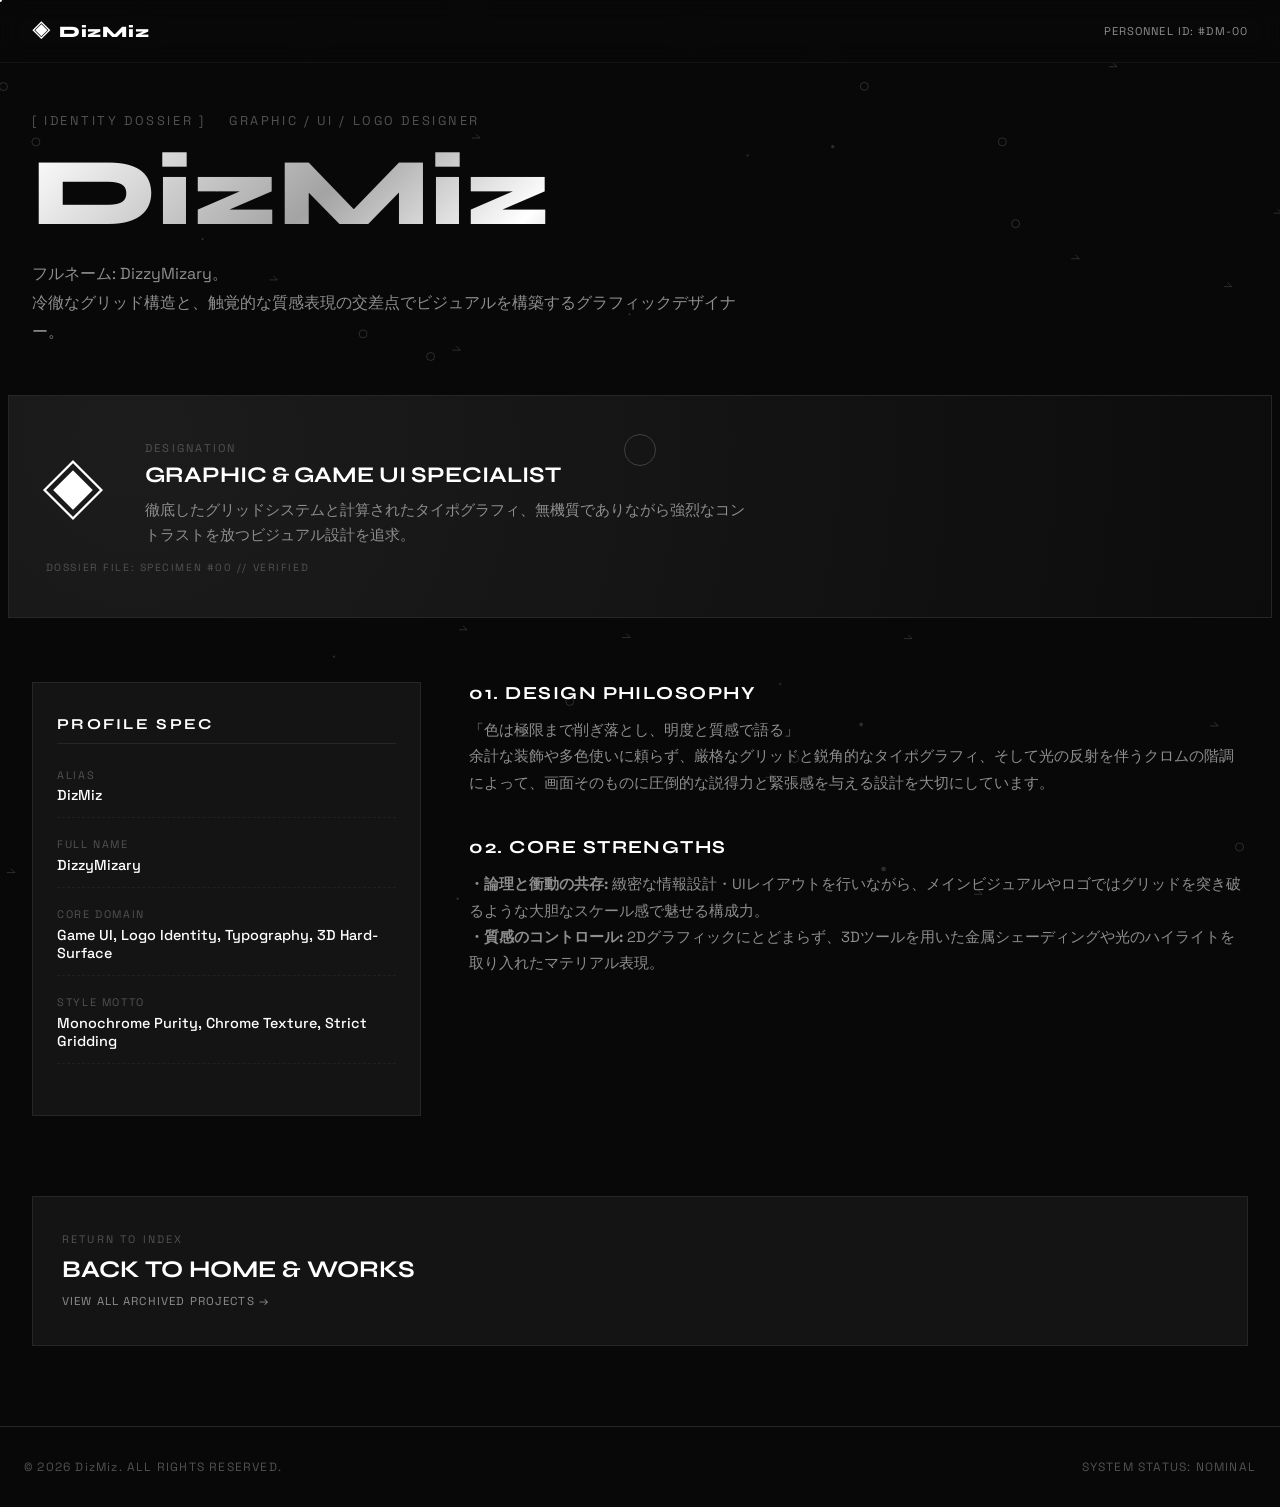
==== about-detail.html @ 9115356d "Add files via upload" ====
<!DOCTYPE html>
<html lang="ja">
<head>
  <meta charset="UTF-8">
  <meta name="viewport" content="width=device-width, initial-scale=1.0">
  <title>PROFILE & PHILOSOPHY | DizMiz</title>
  
  <link rel="preconnect" href="https://fonts.googleapis.com">
  <link rel="preconnect" href="https://fonts.gstatic.com" crossorigin>
  <link href="https://fonts.googleapis.com/css2?family=Space+Grotesk:wght@300;400;500;700&family=Syne:wght@700;800&display=swap" rel="stylesheet">
  
  <link rel="stylesheet" href="style.css">
</head>
<body class="bg-base detail-page">

  <div class="page-transition-curtain" id="pageCurtain">
    <div class="curtain-slice"></div>
    <div class="curtain-slice"></div>
    <div class="curtain-slice"></div>
  </div>

  <div class="cursor-dot" id="cursorDot"></div>
  <div class="cursor-ring" id="cursorRing"></div>
  <canvas id="bgCanvas"></canvas>

  <header class="site-header">
    <a href="index.html" class="logo-group-link transition-link">
      <span class="logo-symbol">◈</span>
      <span class="logo-text">DizMiz</span>
    </a>
    <div class="status-indicator">
      <span class="status-text">PERSONNEL ID: #DM-00</span>
    </div>
  </header>

  <main class="container detail-container">
    
    <section class="detail-hero">
      <div class="detail-meta-top">
        <span class="meta-tag">[ IDENTITY DOSSIER ]</span>
        <span class="meta-text">GRAPHIC / UI / LOGO DESIGNER</span>
      </div>
      <h1 class="detail-title metallic-text">DizMiz</h1>
      <p class="detail-lead">
        フルネーム: DizzyMizary。<br>
        冷徹なグリッド構造と、触覚的な質感表現の交差点でビジュアルを構築するグラフィックデザイナー。
      </p>
    </section>

    <section class="detail-showcase-hero">
      <div class="showcase-frame metallic-border about-id-large">
        <div class="id-inner-grid">
          <div class="id-symbol-large">◈</div>
          <div class="id-info-block">
            <span class="spec-label">DESIGNATION</span>
            <div class="id-spec-title">GRAPHIC & GAME UI SPECIALIST</div>
            <p class="id-spec-desc">
              徹底したグリッドシステムと計算されたタイポグラフィ、無機質でありながら強烈なコントラストを放つビジュアル設計を追求。
            </p>
          </div>
        </div>
        <div class="frame-label">DOSSIER FILE: SPECIMEN #00 // VERIFIED</div>
      </div>
    </section>

    <section class="detail-specs-grid">
      <aside class="detail-sidebar metallic-border">
        <h2 class="spec-section-title">PROFILE SPEC</h2>
        
        <div class="spec-row">
          <span class="spec-key">ALIAS</span>
          <span class="spec-val">DizMiz</span>
        </div>
        <div class="spec-row">
          <span class="spec-key">FULL NAME</span>
          <span class="spec-val">DizzyMizary</span>
        </div>
        <div class="spec-row">
          <span class="spec-key">CORE DOMAIN</span>
          <span class="spec-val">Game UI, Logo Identity, Typography, 3D Hard-Surface</span>
        </div>
        <div class="spec-row">
          <span class="spec-key">STYLE MOTTO</span>
          <span class="spec-val">Monochrome Purity, Chrome Texture, Strict Gridding</span>
        </div>
      </aside>

      <article class="detail-body-content">
        <div class="concept-block">
          <h2 class="content-heading metallic-text-sm">01. DESIGN PHILOSOPHY</h2>
          <p>
            「色は極限まで削ぎ落とし、明度と質感で語る」<br>
            余計な装飾や多色使いに頼らず、厳格なグリッドと鋭角的なタイポグラフィ、そして光の反射を伴うクロムの階調によって、画面そのものに圧倒的な説得力と緊張感を与える設計を大切にしています。
          </p>
        </div>

        <div class="concept-block mt">
          <h2 class="content-heading metallic-text-sm">02. CORE STRENGTHS</h2>
          <p>
            <strong>・論理と衝動の共存:</strong> 緻密な情報設計・UIレイアウトを行いながら、メインビジュアルやロゴではグリッドを突き破るような大胆なスケール感で魅せる構成力。<br>
            <strong>・質感のコントロール:</strong> 2Dグラフィックにとどまらず、3Dツールを用いた金属シェーディングや光のハイライトを取り入れたマテリアル表現。
          </p>
        </div>
      </article>
    </section>

    <section class="other-works-nav">
      <div class="nav-cards-grid single-nav">
        <a href="index.html" class="nav-work-card metallic-border transition-link">
          <div class="nav-card-info">
            <span class="nav-dir">RETURN TO INDEX</span>
            <h3 class="nav-title">BACK TO HOME & WORKS</h3>
            <span class="nav-cat">VIEW ALL ARCHIVED PROJECTS →</span>
          </div>
        </a>
      </div>
    </section>

  </main>

  <footer class="site-footer">
    <div class="footer-inner">
      <span>© 2026 DizMiz. ALL RIGHTS RESERVED.</span>
      <span class="footer-sys status-clickable" id="systemStatusTrigger">SYSTEM STATUS: NOMINAL</span>
    </div>
  </footer>

  <script src="main.js"></script>
</body>
</html>
---- style.css ----
/* ==========================================================================
   RESET & VARIABLES
   ========================================================================== */
*, *::before, *::after {
  box-sizing: border-box;
  margin: 0;
  padding: 0;
}

:root {
  --bg-deep: #080808;
  --bg-surface: #101010;
  --bg-card: #141414;
  --border-dim: #262626;
  --border-mid: #404040;
  --border-bright: #888888;
  --text-pure: #ffffff;
  --text-muted: #8e8e8e;
  --text-dim: #525252;
  --font-display: 'Syne', sans-serif;
  --font-body: 'Space Grotesk', -apple-system, sans-serif;
}

html {
  background-color: var(--bg-deep);
  color: var(--text-pure);
  font-family: var(--font-body);
  scroll-behavior: smooth;
  cursor: default;
  overflow-x: hidden;
}

body {
  overflow-x: hidden;
  position: relative;
  min-height: 100vh;
  background-color: var(--bg-deep);
  width: 100%;
}

/* ==========================================================================
   BACKGROUND & CANVAS
   ========================================================================== */
#bgCanvas {
  position: fixed;
  top: 0;
  left: 0;
  width: 100vw;
  height: 100vh;
  z-index: 0;
  pointer-events: none;
  opacity: 0.6;
}

/* ==========================================================================
   CUSTOM CURSOR (PCのみ表示)
   ========================================================================== */
.cursor-dot, .cursor-ring {
  position: fixed;
  top: 0;
  left: 0;
  pointer-events: none;
  border-radius: 50%;
  transform: translate(-50%, -50%);
  z-index: 9999;
}

.cursor-dot {
  width: 4px;
  height: 4px;
  background: var(--text-pure);
}

.cursor-ring {
  width: 32px;
  height: 32px;
  border: 1px solid var(--border-mid);
  transition: width 0.2s, height 0.2s, border-color 0.2s;
}

@media (hover: none) and (pointer: coarse) {
  .cursor-dot, .cursor-ring {
    display: none !important;
  }
}

/* ==========================================================================
   METALLIC / CHROME TEXT & BORDERS
   ========================================================================== */
.metallic-text {
  font-family: var(--font-display);
  background: linear-gradient(135deg, #ffffff 0%, #a3a3a3 30%, #ffffff 50%, #4a4a4a 75%, #d1d1d1 100%);
  -webkit-background-clip: text;
  -webkit-text-fill-color: transparent;
  background-size: 200% auto;
  animation: shineReflect 8s linear infinite;
  display: inline-block;
}

.metallic-text-sm {
  font-family: var(--font-display);
  color: #fff;
  letter-spacing: 0.08em;
}

@keyframes shineReflect {
  0% { background-position: 0% center; }
  100% { background-position: 200% center; }
}

.metallic-border {
  position: relative;
  border: 1px solid var(--border-dim);
  background: var(--bg-card);
  transition: border-color 0.3s cubic-bezier(0.16, 1, 0.3, 1), box-shadow 0.3s;
}

.metallic-border:hover {
  border-color: var(--border-bright);
  box-shadow: 0 0 25px rgba(255, 255, 255, 0.05);
}

.focusable-section {
  transition: box-shadow 0.6s ease, outline 0.6s ease;
}

.focusable-section.hud-highlight {
  box-shadow: inset 0 0 40px rgba(255, 255, 255, 0.08);
  outline: 1px solid rgba(255, 255, 255, 0.2);
}

/* ==========================================================================
   LAYOUT & HEADER
   ========================================================================== */
.container {
  max-width: 1280px;
  margin: 0 auto;
  padding: 0 2rem;
  position: relative;
  z-index: 2;
  width: 100%;
}

.site-header {
  position: fixed;
  top: 0;
  left: 0;
  width: 100%;
  padding: 1.2rem 2rem;
  display: flex;
  justify-content: space-between;
  align-items: center;
  z-index: 100;
  background: rgba(8, 8, 8, 0.88);
  backdrop-filter: blur(12px);
  border-bottom: 1px solid rgba(255, 255, 255, 0.05);
}

.logo-group-link {
  display: flex;
  align-items: center;
  gap: 0.5rem;
  font-family: var(--font-display);
  font-weight: 800;
  letter-spacing: 0.05em;
  color: var(--text-pure);
  text-decoration: none;
  cursor: pointer;
}

.logo-symbol {
  font-size: 1.1rem;
}

.nav-links {
  display: flex;
  gap: 2rem;
}

.nav-item {
  color: var(--text-muted);
  text-decoration: none;
  font-size: 0.85rem;
  letter-spacing: 0.15em;
  transition: color 0.3s;
}

.nav-item:hover {
  color: var(--text-pure);
}

.status-indicator {
  display: flex;
  align-items: center;
  gap: 0.5rem;
  font-size: 0.7rem;
  color: var(--text-muted);
  letter-spacing: 0.1em;
}

.blink-dot {
  width: 6px;
  height: 6px;
  background: #fff;
  border-radius: 50%;
  animation: pulse 2s infinite ease-in-out;
}

@keyframes pulse {
  0%, 100% { opacity: 0.2; transform: scale(0.8); }
  50% { opacity: 1; transform: scale(1.2); }
}

/* ==========================================================================
   HERO SECTION
   ========================================================================== */
.hero-section {
  min-height: 85vh;
  display: flex;
  flex-direction: column;
  justify-content: center;
  padding-top: 6rem;
  position: relative;
  border-bottom: 1px solid var(--border-dim);
}

.hero-meta {
  display: flex;
  gap: 1rem;
  font-size: 0.8rem;
  color: var(--text-dim);
  letter-spacing: 0.2em;
  margin-bottom: 1rem;
  flex-wrap: wrap;
}

.hero-title {
  display: flex;
  flex-direction: column;
}

.hero-sub {
  font-size: clamp(0.9rem, 2.5vw, 1.6rem);
  font-weight: 400;
  letter-spacing: 0.25em;
  color: var(--text-muted);
  margin-bottom: 0.2rem;
}

.hero-title .metallic-text {
  font-size: clamp(2.8rem, 11vw, 8.5rem);
  font-weight: 800;
  line-height: 0.95;
  letter-spacing: -0.01em;
  word-break: break-word;
}

.hero-foot {
  display: flex;
  justify-content: space-between;
  align-items: flex-end;
  margin-top: 4rem;
  padding-bottom: 3rem;
  gap: 1.5rem;
}

.hero-desc {
  max-width: 480px;
  font-size: 0.95rem;
  line-height: 1.8;
  color: var(--text-muted);
}

.scroll-prompt {
  display: flex;
  align-items: center;
  gap: 0.5rem;
  font-size: 0.75rem;
  letter-spacing: 0.2em;
  color: var(--text-dim);
  white-space: nowrap;
}

.scroll-arrow {
  animation: bounce 2s infinite ease-in-out;
}

@keyframes bounce {
  0%, 100% { transform: translateY(0); }
  50% { transform: translateY(5px); }
}

/* ==========================================================================
   COMMON SECTION FORMAT
   ========================================================================== */
.content-section {
  padding: 6rem 0;
  position: relative;
}

.section-label {
  display: flex;
  align-items: center;
  gap: 1.5rem;
  margin-bottom: 3.5rem;
}

.section-num {
  font-family: var(--font-display);
  font-size: 0.9rem;
  color: var(--text-dim);
}

.section-title {
  font-family: var(--font-display);
  font-size: clamp(1.6rem, 4vw, 2.8rem);
  font-weight: 700;
  letter-spacing: 0.05em;
}

.section-line {
  flex-grow: 1;
  height: 1px;
  background: var(--border-dim);
}

/* ==========================================================================
   ABOUT SECTION & DOSSIER CARD
   ========================================================================== */
.about-grid {
  display: grid;
  grid-template-columns: 1fr 1.2fr;
  gap: 3.5rem;
  align-items: center;
}

.about-hero-box {
  padding: 2.5rem 2rem;
  display: flex;
  justify-content: space-between;
  align-items: center;
  background: radial-gradient(circle at 80% 20%, #1a1a1a 0%, #0d0d0d 100%);
  min-height: 280px;
  text-decoration: none;
  color: inherit;
  cursor: pointer;
}

.view-dossier-tag {
  display: inline-block;
  margin-top: 1.2rem;
  font-size: 0.65rem;
  letter-spacing: 0.15em;
  color: var(--text-dim);
  border-bottom: 1px dashed var(--border-mid);
  transition: color 0.3s, border-color 0.3s;
}

.about-hero-box:hover .view-dossier-tag {
  color: var(--text-pure);
  border-color: var(--text-pure);
}

.spec-label {
  font-size: 0.7rem;
  color: var(--text-dim);
  letter-spacing: 0.2em;
}

.spec-label.mt {
  display: inline-block;
  margin-top: 1.5rem;
}

.profile-name {
  font-family: var(--font-display);
  font-size: 2rem;
  letter-spacing: 0.05em;
}

.profile-fullname {
  font-size: 1rem;
  color: var(--text-muted);
}

.interactive-hologram {
  width: 80px;
  height: 80px;
  border: 1px dashed var(--border-mid);
  border-radius: 50%;
  display: flex;
  align-items: center;
  justify-content: center;
  position: relative;
  flex-shrink: 0;
}

.holo-core {
  font-size: 1.8rem;
  color: #fff;
  transition: transform 0.5s cubic-bezier(0.16, 1, 0.3, 1);
}

.about-hero-box:hover .holo-core {
  transform: rotate(180deg) scale(1.2);
}

.about-text-box p {
  color: var(--text-muted);
  line-height: 1.8;
  font-size: 0.95rem;
}

.mt-sm { margin-top: 1rem; }

.metric-list {
  display: flex;
  gap: 2.5rem;
  margin-top: 2rem;
  padding-top: 1.8rem;
  border-top: 1px solid var(--border-dim);
}

.metric-val {
  display: block;
  font-family: var(--font-display);
  font-size: 1.6rem;
  font-weight: 700;
}

.metric-key {
  font-size: 0.7rem;
  color: var(--text-dim);
  letter-spacing: 0.15em;
}

/* ==========================================================================
   WORKS SECTION
   ========================================================================== */
.works-grid {
  display: grid;
  grid-template-columns: repeat(12, 1fr);
  gap: 2rem;
}

.work-card {
  background: var(--bg-card);
  padding: 1.5rem;
  display: flex;
  flex-direction: column;
  text-decoration: none;
  color: inherit;
  cursor: pointer;
  transition: transform 0.2s cubic-bezier(0.16, 1, 0.3, 1);
}

.work-card.large {
  grid-column: 1 / 13;
  display: grid;
  grid-template-columns: 1.4fr 1fr;
  gap: 2rem;
  align-items: center;
  margin-left: -1.5rem;
  margin-right: -1.5rem;
  padding: 2rem;
}

.work-card:not(.large) {
  grid-column: span 6;
}

.work-visual {
  position: relative;
  overflow: hidden;
  background: #000;
  aspect-ratio: 16 / 9;
  width: 100%;
}

.work-img-mock {
  width: 100%;
  height: 100%;
  display: flex;
  align-items: center;
  justify-content: center;
  transition: transform 0.6s cubic-bezier(0.16, 1, 0.3, 1);
}

.work-card:hover .work-img-mock {
  transform: scale(1.05);
}

.visual-symbol {
  font-size: 3rem;
  color: #fff;
  opacity: 0.7;
  transition: transform 0.4s ease;
}

.work-card:hover .visual-symbol {
  transform: scale(1.15) rotate(5deg);
  opacity: 1;
}

.chrome-gradient-1 { background: radial-gradient(circle at 30% 30%, #ffffff 0%, #333333 40%, #000000 80%); }
.chrome-gradient-2 { background: linear-gradient(135deg, #2b2b2b 0%, #888888 50%, #000000 100%); }
.chrome-gradient-3 { background: radial-gradient(circle at 70% 70%, #666666 0%, #1c1c1c 60%, #000000 100%); }

.work-badge {
  position: absolute;
  top: 0.8rem;
  left: 0.8rem;
  background: rgba(0, 0, 0, 0.85);
  border: 1px solid var(--border-bright);
  font-size: 0.65rem;
  padding: 0.3rem 0.6rem;
  letter-spacing: 0.15em;
}

.work-details {
  display: flex;
  flex-direction: column;
  justify-content: center;
  padding-top: 1rem;
}

.work-meta {
  display: flex;
  justify-content: space-between;
  font-size: 0.75rem;
  color: var(--text-dim);
  letter-spacing: 0.15em;
  margin-bottom: 0.5rem;
}

.work-title {
  font-family: var(--font-display);
  font-size: 1.5rem;
  font-weight: 700;
  margin-bottom: 0.5rem;
}

.work-desc {
  font-size: 0.85rem;
  color: var(--text-muted);
  line-height: 1.6;
}

/* ==========================================================================
   SKILLS SECTION
   ========================================================================== */
.skills-grid {
  display: grid;
  grid-template-columns: repeat(3, 1fr);
  gap: 1.5rem;
}

.skill-group {
  padding: 2rem 1.5rem;
}

.skill-cat-title {
  font-family: var(--font-display);
  font-size: 1.05rem;
  letter-spacing: 0.1em;
  margin-bottom: 1.5rem;
  padding-bottom: 0.8rem;
  border-bottom: 1px solid var(--border-dim);
}

.skill-list {
  list-style: none;
}

.skill-list li {
  display: flex;
  justify-content: space-between;
  padding: 0.7rem 0;
  font-size: 0.85rem;
  color: var(--text-muted);
  border-bottom: 1px dashed rgba(255, 255, 255, 0.05);
}

.skill-lvl {
  font-size: 0.7rem;
  color: var(--text-dim);
  letter-spacing: 0.1em;
}

.tag-cloud {
  display: flex;
  flex-wrap: wrap;
  gap: 0.5rem;
}

.tag {
  font-size: 0.8rem;
  padding: 0.4rem 0.7rem;
  background: #1a1a1a;
  border: 1px solid var(--border-dim);
  color: var(--text-muted);
}

/* ==========================================================================
   CONTACT SECTION
   ========================================================================== */
.contact-section {
  padding-bottom: 5rem;
}

.contact-box {
  padding: 4rem 1.5rem;
  text-align: center;
  background: radial-gradient(circle at center, #1c1c1c 0%, #0d0d0d 100%);
}

.contact-sub {
  font-size: 0.75rem;
  color: var(--text-dim);
  letter-spacing: 0.25em;
  display: block;
}

.contact-huge {
  font-size: clamp(1.8rem, 5vw, 4rem);
  font-weight: 800;
  margin: 1.2rem 0 2rem 0;
}

.contact-actions {
  display: flex;
  flex-direction: column;
  align-items: center;
  gap: 1rem;
}

.copy-btn {
  position: relative;
  background: transparent;
  border: 1px solid var(--border-bright);
  color: #fff;
  padding: 1rem 2.2rem;
  font-family: var(--font-body);
  font-size: 0.85rem;
  font-weight: 700;
  letter-spacing: 0.2em;
  cursor: pointer;
  overflow: hidden;
  transition: transform 0.2s, background 0.3s, color 0.3s;
  max-width: 100%;
}

.copy-btn:hover {
  background: #fff;
  color: #000;
  transform: translateY(-2px);
}

.copy-toast {
  font-size: 0.75rem;
  color: var(--text-muted);
  letter-spacing: 0.15em;
  opacity: 0;
  transform: translateY(5px);
  transition: opacity 0.3s, transform 0.3s;
}

.copy-toast.show {
  opacity: 1;
  transform: translateY(0);
}

/* ==========================================================================
   PAGE TRANSITION (SHUTTER)
   ========================================================================== */
.page-transition-curtain {
  position: fixed;
  inset: 0;
  z-index: 10000;
  display: flex;
  flex-direction: column;
  pointer-events: none !important;
  visibility: hidden;
}

.page-transition-curtain.active {
  visibility: visible;
}

.curtain-slice {
  flex: 1;
  background: #080808;
  border-bottom: 1px solid var(--border-mid);
  transform: scaleX(0);
  transform-origin: right;
  transition: transform 0.4s cubic-bezier(0.85, 0, 0.15, 1);
}

.curtain-slice:nth-child(2) { transition-delay: 0.04s; }
.curtain-slice:nth-child(3) { transition-delay: 0.08s; }

.page-transition-curtain.active .curtain-slice {
  transform: scaleX(1);
  transform-origin: left;
}

/* ==========================================================================
   DETAIL PAGES COMMON
   ========================================================================== */
.detail-container {
  padding-top: 7rem;
}

.detail-hero {
  margin-bottom: 3rem;
}

.detail-meta-top {
  display: flex;
  gap: 1.5rem;
  font-size: 0.8rem;
  color: var(--text-dim);
  letter-spacing: 0.2em;
  margin-bottom: 1rem;
  flex-wrap: wrap;
}

.detail-title {
  font-size: clamp(2.5rem, 8vw, 6rem);
  font-weight: 800;
  line-height: 1;
  margin-bottom: 1.2rem;
  word-break: break-word;
}

.detail-lead {
  max-width: 720px;
  font-size: 1rem;
  line-height: 1.8;
  color: var(--text-muted);
}

.detail-showcase-hero {
  margin-left: -1.5rem;
  margin-right: -1.5rem;
  margin-bottom: 4rem;
}

.showcase-frame {
  position: relative;
  background: #000;
  padding: 0.8rem;
}

.detail-hero-img {
  aspect-ratio: 16 / 9;
}

.visual-symbol-lg {
  font-size: 4.5rem;
  color: #fff;
  opacity: 0.8;
}

.frame-label {
  font-size: 0.65rem;
  color: var(--text-dim);
  letter-spacing: 0.15em;
  padding: 0.8rem 0.3rem 0.2rem;
  word-break: break-all;
}

.detail-specs-grid {
  display: grid;
  grid-template-columns: 1fr 2fr;
  gap: 3rem;
  margin-bottom: 5rem;
}

.detail-sidebar {
  padding: 2rem 1.5rem;
  height: fit-content;
}

.spec-section-title {
  font-family: var(--font-display);
  font-size: 0.95rem;
  letter-spacing: 0.15em;
  margin-bottom: 1.5rem;
  padding-bottom: 0.6rem;
  border-bottom: 1px solid var(--border-dim);
}

.spec-row {
  display: flex;
  flex-direction: column;
  gap: 0.3rem;
  margin-bottom: 1.2rem;
  border-bottom: 1px dashed rgba(255, 255, 255, 0.05);
  padding-bottom: 0.8rem;
}

.spec-key {
  font-size: 0.68rem;
  color: var(--text-dim);
  letter-spacing: 0.15em;
}

.spec-val {
  font-size: 0.9rem;
  color: var(--text-pure);
  font-weight: 500;
}

.content-heading {
  font-size: 1.15rem;
  margin-bottom: 0.8rem;
}

.concept-block p {
  color: var(--text-muted);
  line-height: 1.8;
  font-size: 0.92rem;
}

.concept-block.mt {
  margin-top: 2.5rem;
}

.other-works-nav {
  margin-bottom: 5rem;
}

.nav-cards-grid {
  display: grid;
  grid-template-columns: 1fr 1fr;
  gap: 1.5rem;
}

.single-nav {
  grid-template-columns: 1fr !important;
}

.nav-work-card {
  padding: 2.2rem 1.8rem;
  text-decoration: none;
  color: inherit;
  display: flex;
  align-items: center;
  transition: transform 0.3s cubic-bezier(0.16, 1, 0.3, 1), background 0.3s;
}

.nav-work-card:hover {
  transform: translateY(-4px);
  background: #181818;
}

.nav-dir {
  font-size: 0.68rem;
  color: var(--text-dim);
  letter-spacing: 0.2em;
  display: block;
  margin-bottom: 0.6rem;
}

.nav-title {
  font-family: var(--font-display);
  font-size: 1.5rem;
  font-weight: 700;
  margin-bottom: 0.3rem;
}

.nav-cat {
  font-size: 0.72rem;
  color: var(--text-muted);
  letter-spacing: 0.1em;
}

/* ==========================================================================
   ABOUT DOSSIER SPECIFIC STYLES
   ========================================================================== */
.about-id-large {
  padding: 2.5rem 2rem;
  background: radial-gradient(circle at 10% 20%, #1c1c1c 0%, #0c0c0c 100%);
}

.id-inner-grid {
  display: flex;
  align-items: center;
  gap: 2.5rem;
}

.id-symbol-large {
  font-size: 4rem;
  color: #fff;
  flex-shrink: 0;
}

.id-spec-title {
  font-family: var(--font-display);
  font-size: 1.4rem;
  font-weight: 700;
  margin: 0.3rem 0 0.6rem;
}

.id-spec-desc {
  color: var(--text-muted);
  max-width: 600px;
  line-height: 1.7;
  font-size: 0.92rem;
}

/* ==========================================================================
   EASTER EGGS & TERMINAL
   ========================================================================== */
.click-ripple {
  position: fixed;
  border: 1px solid rgba(255, 255, 255, 0.6);
  border-radius: 50%;
  pointer-events: none;
  transform: translate(-50%, -50%) scale(0);
  animation: rippleFx 0.6s cubic-bezier(0.1, 0.8, 0.3, 1) forwards;
  z-index: 9998;
}

@keyframes rippleFx {
  to {
    transform: translate(-50%, -50%) scale(1);
    opacity: 0;
    border-width: 0.5px;
  }
}

body.overdrive-mode .metallic-text {
  animation: shineReflect 0.8s linear infinite !important;
  text-shadow: 0 0 20px rgba(255, 255, 255, 0.8);
}

body.overdrive-mode .metallic-border {
  border-color: #ffffff !important;
  box-shadow: 0 0 40px rgba(255, 255, 255, 0.2);
}

body.glitch-mode::after {
  content: " ";
  display: block;
  position: fixed;
  top: 0; left: 0; bottom: 0; right: 0;
  background: linear-gradient(rgba(18, 16, 16, 0) 50%, rgba(0, 0, 0, 0.25) 50%), linear-gradient(90deg, rgba(255, 0, 0, 0.03), rgba(0, 255, 0, 0.01), rgba(0, 0, 255, 0.03));
  z-index: 99999;
  background-size: 100% 3px, 6px 100%;
  pointer-events: none;
}

body.glitch-mode {
  filter: contrast(120%) brightness(110%);
  animation: glitchJitter 0.2s infinite;
}

@keyframes glitchJitter {
  0% { transform: translate(0); }
  20% { transform: translate(-1px, 1px); }
  40% { transform: translate(-1px, -1px); }
  60% { transform: translate(1px, 1px); }
  80% { transform: translate(1px, -1px); }
  100% { transform: translate(0); }
}

.status-clickable {
  cursor: pointer;
  user-select: none;
  transition: color 0.2s;
}

.status-clickable:hover {
  color: var(--text-pure);
}

.secret-terminal {
  position: fixed;
  bottom: 1.5rem;
  right: 1.5rem;
  width: min(450px, calc(100vw - 3rem));
  background: rgba(10, 10, 10, 0.96);
  border: 1px solid var(--border-bright);
  box-shadow: 0 10px 40px rgba(0, 0, 0, 0.85);
  backdrop-filter: blur(16px);
  z-index: 10001;
  font-family: monospace;
  font-size: 0.8rem;
  display: none;
  flex-direction: column;
}

.secret-terminal.open {
  display: flex;
}

.terminal-bar {
  display: flex;
  justify-content: space-between;
  align-items: center;
  padding: 0.6rem 1rem;
  background: #1c1c1c;
  border-bottom: 1px solid var(--border-dim);
  color: var(--text-muted);
  font-size: 0.7rem;
  letter-spacing: 0.1em;
}

.terminal-close {
  background: transparent;
  border: none;
  color: #fff;
  font-size: 1.3rem;
  cursor: pointer;
  padding: 0 0.4rem;
}

.terminal-body {
  padding: 1.2rem;
  color: #cccccc;
  line-height: 1.6;
}

.terminal-actions {
  display: flex;
  gap: 0.6rem;
  margin-top: 1rem;
  flex-wrap: wrap;
}

.term-action-btn {
  background: #222;
  border: 1px solid var(--border-mid);
  color: #fff;
  font-size: 0.7rem;
  padding: 0.4rem 0.8rem;
  cursor: pointer;
  font-family: monospace;
  transition: background 0.2s;
}

.term-action-btn:hover {
  background: #444;
}

.terminal-blink {
  animation: blink 1s infinite;
  color: #ffffff;
}

@keyframes blink {
  50% { opacity: 0; }
}

/* ==========================================================================
   FOOTER
   ========================================================================== */
.site-footer {
  border-top: 1px solid var(--border-dim);
  padding: 2rem 1.5rem;
  font-size: 0.75rem;
  color: var(--text-dim);
  letter-spacing: 0.1em;
  background: #080808;
  position: relative;
  z-index: 2;
}

.footer-inner {
  max-width: 1280px;
  margin: 0 auto;
  display: flex;
  justify-content: space-between;
  align-items: center;
  gap: 1rem;
}

/* ==========================================================================
   RESPONSIVE MEDIA QUERIES
   ========================================================================== */
@media (max-width: 900px) {
  .site-header {
    padding: 1rem 1.2rem;
  }
  
  .container {
    padding: 0 1.2rem;
  }

  .nav-links {
    display: none;
  }

  .about-grid, 
  .skills-grid, 
  .detail-specs-grid, 
  .nav-cards-grid {
    grid-template-columns: 1fr;
    gap: 2rem;
  }

  .work-card.large {
    grid-column: span 12;
    grid-template-columns: 1fr;
    margin-left: 0;
    margin-right: 0;
    padding: 1.5rem;
  }

  .work-card:not(.large) {
    grid-column: span 12;
    padding: 1.5rem;
  }

  .detail-showcase-hero {
    margin-left: 0;
    margin-right: 0;
  }

  .id-inner-grid {
    flex-direction: column;
    align-items: flex-start;
    gap: 1.2rem;
  }

  .about-hero-box {
    padding: 2rem 1.5rem;
    flex-direction: column;
    align-items: flex-start;
    gap: 1.5rem;
  }

  .interactive-hologram {
    align-self: flex-end;
  }

  .footer-inner {
    flex-direction: column;
    align-items: flex-start;
    gap: 0.8rem;
  }
}
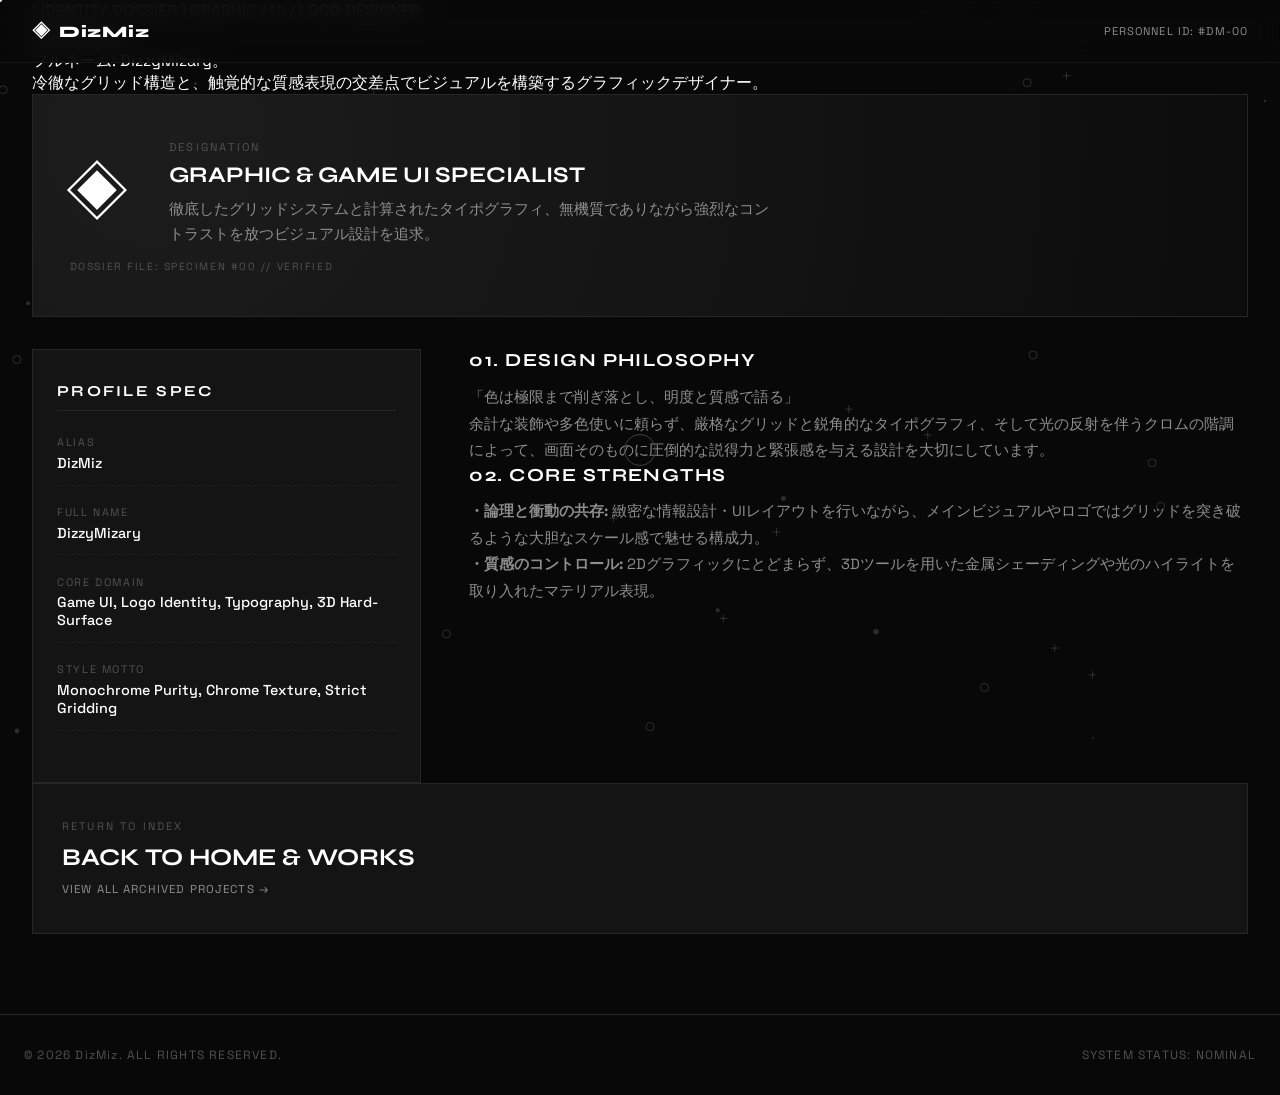
==== commit c9d51c25: "Add files via upload" ====
--- a/about-detail.html
+++ b/about-detail.html
@@ -66,23 +66,10 @@
     <section class="detail-specs-grid">
       <aside class="detail-sidebar metallic-border">
         <h2 class="spec-section-title">PROFILE SPEC</h2>
-        
-        <div class="spec-row">
-          <span class="spec-key">ALIAS</span>
-          <span class="spec-val">DizMiz</span>
-        </div>
-        <div class="spec-row">
-          <span class="spec-key">FULL NAME</span>
-          <span class="spec-val">DizzyMizary</span>
-        </div>
-        <div class="spec-row">
-          <span class="spec-key">CORE DOMAIN</span>
-          <span class="spec-val">Game UI, Logo Identity, Typography, 3D Hard-Surface</span>
-        </div>
-        <div class="spec-row">
-          <span class="spec-key">STYLE MOTTO</span>
-          <span class="spec-val">Monochrome Purity, Chrome Texture, Strict Gridding</span>
-        </div>
+        <div class="spec-row"><span class="spec-key">ALIAS</span><span class="spec-val">DizMiz</span></div>
+        <div class="spec-row"><span class="spec-key">FULL NAME</span><span class="spec-val">DizzyMizary</span></div>
+        <div class="spec-row"><span class="spec-key">CORE DOMAIN</span><span class="spec-val">Game UI, Logo Identity, Typography, 3D Hard-Surface</span></div>
+        <div class="spec-row"><span class="spec-key">STYLE MOTTO</span><span class="spec-val">Monochrome Purity, Chrome Texture, Strict Gridding</span></div>
       </aside>
 
       <article class="detail-body-content">
--- a/style.css
+++ b/style.css
@@ -174,7 +174,7 @@
 
 .nav-links {
   display: flex;
-  gap: 2rem;
+  gap: 1.8rem;
 }
 
 .nav-item {
@@ -602,72 +602,411 @@
 }
 
 /* ==========================================================================
-   CONTACT SECTION
-   ========================================================================== */
-.contact-section {
-  padding-bottom: 5rem;
-}
-
-.contact-box {
-  padding: 4rem 1.5rem;
+   SHOP SECTION
+   ========================================================================== */
+.shop-box {
+  padding: 4.5rem 2rem;
   text-align: center;
-  background: radial-gradient(circle at center, #1c1c1c 0%, #0d0d0d 100%);
-}
-
-.contact-sub {
+  background: radial-gradient(circle at center, #191919 0%, #0d0d0d 100%);
+}
+
+.shop-meta-tag {
   font-size: 0.75rem;
   color: var(--text-dim);
   letter-spacing: 0.25em;
-  display: block;
-}
-
-.contact-huge {
-  font-size: clamp(1.8rem, 5vw, 4rem);
+  margin-bottom: 0.8rem;
+}
+
+.shop-title {
+  font-size: clamp(2.2rem, 6vw, 4.5rem);
   font-weight: 800;
-  margin: 1.2rem 0 2rem 0;
-}
-
-.contact-actions {
-  display: flex;
-  flex-direction: column;
-  align-items: center;
-  gap: 1rem;
-}
-
-.copy-btn {
-  position: relative;
-  background: transparent;
+  margin-bottom: 1rem;
+}
+
+.shop-desc {
+  max-width: 580px;
+  margin: 0 auto 2.5rem;
+  color: var(--text-muted);
+  line-height: 1.8;
+  font-size: 0.95rem;
+}
+
+.shop-booth-btn {
+  display: inline-flex;
+  align-items: center;
+  gap: 0.8rem;
+  background: #111;
   border: 1px solid var(--border-bright);
   color: #fff;
-  padding: 1rem 2.2rem;
+  padding: 1.1rem 2.8rem;
   font-family: var(--font-body);
   font-size: 0.85rem;
   font-weight: 700;
   letter-spacing: 0.2em;
-  cursor: pointer;
-  overflow: hidden;
-  transition: transform 0.2s, background 0.3s, color 0.3s;
-  max-width: 100%;
-}
-
-.copy-btn:hover {
+  text-decoration: none;
+  transition: all 0.3s cubic-bezier(0.16, 1, 0.3, 1);
+}
+
+.shop-booth-btn:hover {
   background: #fff;
   color: #000;
-  transform: translateY(-2px);
-}
-
-.copy-toast {
+  transform: translateY(-3px);
+  box-shadow: 0 10px 30px rgba(255, 255, 255, 0.15);
+}
+
+/* ==========================================================================
+   CONTACT SECTION
+   ========================================================================== */
+.contact-section {
+  padding-bottom: 5rem;
+}
+
+.contact-box {
+  padding: 4.5rem 2rem;
+  text-align: center;
+  background: radial-gradient(circle at center, #1c1c1c 0%, #0d0d0d 100%);
+}
+
+.contact-sub {
   font-size: 0.75rem;
-  color: var(--text-muted);
+  color: var(--text-dim);
+  letter-spacing: 0.25em;
+  display: block;
+}
+
+.contact-huge {
+  font-size: clamp(1.8rem, 5vw, 4rem);
+  font-weight: 800;
+  margin: 1.2rem 0 2.5rem 0;
+}
+
+.contact-sns-group {
+  display: flex;
+  justify-content: center;
+  gap: 1.5rem;
+  flex-wrap: wrap;
+}
+
+.sns-btn {
+  display: inline-flex;
+  align-items: center;
+  gap: 0.8rem;
+  background: #111111;
+  border: 1px solid var(--border-bright);
+  color: #ffffff;
+  padding: 1.1rem 2.5rem;
+  font-family: var(--font-body);
+  font-size: 0.85rem;
+  font-weight: 700;
   letter-spacing: 0.15em;
+  text-decoration: none;
+  position: relative;
+  overflow: hidden;
+  transition: transform 0.25s cubic-bezier(0.16, 1, 0.3, 1), background 0.3s, color 0.3s, box-shadow 0.3s;
+}
+
+.sns-icon {
+  font-size: 1.1rem;
+}
+
+.sns-arrow {
+  font-size: 0.9rem;
+  transition: transform 0.25s ease;
+}
+
+.sns-btn:hover {
+  background: #ffffff;
+  color: #000000;
+  transform: translateY(-3px);
+  box-shadow: 0 8px 25px rgba(255, 255, 255, 0.15);
+}
+
+.sns-btn:hover .sns-arrow {
+  transform: translate(2px, -2px);
+}
+
+@media (max-width: 600px) {
+  .contact-sns-group {
+    flex-direction: column;
+    align-items: stretch;
+  }
+  .sns-btn {
+    justify-content: center;
+    width: 100%;
+  }
+}
+
+/* ==========================================================================
+   GALLERY PAGE (3列・Z順グリッド)
+   ========================================================================== */
+.gallery-container {
+  padding-top: 7rem;
+}
+
+.gallery-hero {
+  margin-bottom: 3.5rem;
+}
+
+.gallery-title {
+  font-size: clamp(3rem, 8vw, 6.5rem);
+  font-weight: 800;
+  line-height: 1;
+  margin-bottom: 1.2rem;
+}
+
+.gallery-lead {
+  max-width: 650px;
+  font-size: 1rem;
+  line-height: 1.8;
+  color: var(--text-muted);
+  margin-bottom: 2.5rem;
+}
+
+.gallery-filter-bar {
+  display: flex;
+  gap: 0.8rem;
+  flex-wrap: wrap;
+  border-bottom: 1px solid var(--border-dim);
+  padding-bottom: 1.5rem;
+}
+
+.filter-btn {
+  background: #111111;
+  border: 1px solid var(--border-dim);
+  color: var(--text-muted);
+  padding: 0.5rem 1.2rem;
+  font-family: var(--font-body);
+  font-size: 0.75rem;
+  letter-spacing: 0.15em;
+  cursor: pointer;
+  transition: all 0.25s ease;
+}
+
+.filter-btn:hover,
+.filter-btn.active {
+  background: #ffffff;
+  color: #000000;
+  border-color: #ffffff;
+}
+
+.gallery-3col-grid {
+  display: grid;
+  grid-template-columns: repeat(3, 1fr);
+  gap: 1.8rem;
+  margin-bottom: 6rem;
+}
+
+.gallery-block {
+  position: relative;
+  aspect-ratio: 16 / 11;
+  overflow: hidden;
+  text-decoration: none;
+  display: block;
+  background: #000;
+  transition: transform 0.3s cubic-bezier(0.16, 1, 0.3, 1), opacity 0.3s ease;
+}
+
+.gallery-block.hide {
+  display: none;
+}
+
+.block-visual {
+  width: 100%;
+  height: 100%;
+  display: flex;
+  align-items: center;
+  justify-content: center;
+  transition: transform 0.6s cubic-bezier(0.16, 1, 0.3, 1);
+}
+
+.gallery-block:hover .block-visual {
+  transform: scale(1.08);
+}
+
+.block-overlay {
+  position: absolute;
+  inset: 0;
+  background: rgba(8, 8, 8, 0.85);
+  backdrop-filter: blur(4px);
+  display: flex;
+  align-items: center;
+  justify-content: center;
+  padding: 1.5rem;
   opacity: 0;
-  transform: translateY(5px);
-  transition: opacity 0.3s, transform 0.3s;
-}
-
-.copy-toast.show {
+  transition: opacity 0.3s cubic-bezier(0.16, 1, 0.3, 1);
+}
+
+.gallery-block:hover .block-overlay {
   opacity: 1;
+}
+
+.overlay-inner {
+  text-align: center;
+  transform: translateY(10px);
+  transition: transform 0.3s cubic-bezier(0.16, 1, 0.3, 1);
+}
+
+.gallery-block:hover .overlay-inner {
   transform: translateY(0);
+}
+
+.block-cat {
+  display: block;
+  font-size: 0.68rem;
+  color: var(--text-dim);
+  letter-spacing: 0.2em;
+  margin-bottom: 0.4rem;
+}
+
+.block-name {
+  font-family: var(--font-display);
+  font-size: 1.3rem;
+  font-weight: 700;
+  color: var(--text-pure);
+  margin-bottom: 0.8rem;
+}
+
+.block-view {
+  font-size: 0.7rem;
+  color: #fff;
+  border-bottom: 1px solid #fff;
+  padding-bottom: 2px;
+  letter-spacing: 0.1em;
+}
+
+/* ==========================================================================
+   TIMELINE DETAIL PAGES (5連タイムライン)
+   ========================================================================== */
+.detail-page-header {
+  margin-bottom: 4rem;
+  padding-bottom: 2rem;
+  border-bottom: 1px solid var(--border-dim);
+}
+
+.detail-category-title {
+  font-size: clamp(2.8rem, 7vw, 5.5rem);
+  font-weight: 800;
+  line-height: 1;
+  margin-bottom: 1.2rem;
+}
+
+.work-timeline-list {
+  display: flex;
+  flex-direction: column;
+  gap: 6rem;
+  margin-bottom: 6rem;
+}
+
+.timeline-item {
+  padding-top: 1rem;
+}
+
+.timeline-meta-bar {
+  display: flex;
+  align-items: center;
+  gap: 1.2rem;
+  margin-bottom: 1rem;
+  flex-wrap: wrap;
+}
+
+.latest-badge {
+  background: #ffffff;
+  color: #000000;
+  font-family: var(--font-display);
+  font-size: 0.7rem;
+  font-weight: 800;
+  padding: 0.3rem 0.8rem;
+  letter-spacing: 0.15em;
+  box-shadow: 0 0 15px rgba(255, 255, 255, 0.4);
+}
+
+.specimen-id {
+  font-size: 0.72rem;
+  color: var(--text-dim);
+  letter-spacing: 0.2em;
+  font-family: monospace;
+}
+
+.work-entry-title {
+  font-size: clamp(1.8rem, 4vw, 3rem);
+  font-weight: 700;
+  margin-bottom: 1.5rem;
+}
+
+.detail-specs-grid {
+  display: grid;
+  grid-template-columns: 1fr 2fr;
+  gap: 3rem;
+  margin-top: 2rem;
+}
+
+.detail-sidebar {
+  padding: 2rem 1.5rem;
+  height: fit-content;
+}
+
+.spec-section-title {
+  font-family: var(--font-display);
+  font-size: 0.95rem;
+  letter-spacing: 0.15em;
+  margin-bottom: 1.5rem;
+  padding-bottom: 0.6rem;
+  border-bottom: 1px solid var(--border-dim);
+}
+
+.spec-row {
+  display: flex;
+  flex-direction: column;
+  gap: 0.3rem;
+  margin-bottom: 1.2rem;
+  border-bottom: 1px dashed rgba(255, 255, 255, 0.05);
+  padding-bottom: 0.8rem;
+}
+
+.spec-key {
+  font-size: 0.68rem;
+  color: var(--text-dim);
+  letter-spacing: 0.15em;
+}
+
+.spec-val {
+  font-size: 0.9rem;
+  color: var(--text-pure);
+  font-weight: 500;
+}
+
+.content-heading {
+  font-size: 1.15rem;
+  margin-bottom: 0.8rem;
+}
+
+.detail-body-content p {
+  color: var(--text-muted);
+  line-height: 1.8;
+  font-size: 0.92rem;
+}
+
+.showcase-frame {
+  position: relative;
+  background: #000;
+  padding: 0.8rem;
+}
+
+.detail-hero-img {
+  aspect-ratio: 16 / 9;
+}
+
+.visual-symbol-lg {
+  font-size: 4.5rem;
+  color: #fff;
+  opacity: 0.8;
+}
+
+.frame-label {
+  font-size: 0.65rem;
+  color: var(--text-dim);
+  letter-spacing: 0.15em;
+  padding: 0.8rem 0.3rem 0.2rem;
 }
 
 /* ==========================================================================
@@ -705,128 +1044,8 @@
 }
 
 /* ==========================================================================
-   DETAIL PAGES COMMON
-   ========================================================================== */
-.detail-container {
-  padding-top: 7rem;
-}
-
-.detail-hero {
-  margin-bottom: 3rem;
-}
-
-.detail-meta-top {
-  display: flex;
-  gap: 1.5rem;
-  font-size: 0.8rem;
-  color: var(--text-dim);
-  letter-spacing: 0.2em;
-  margin-bottom: 1rem;
-  flex-wrap: wrap;
-}
-
-.detail-title {
-  font-size: clamp(2.5rem, 8vw, 6rem);
-  font-weight: 800;
-  line-height: 1;
-  margin-bottom: 1.2rem;
-  word-break: break-word;
-}
-
-.detail-lead {
-  max-width: 720px;
-  font-size: 1rem;
-  line-height: 1.8;
-  color: var(--text-muted);
-}
-
-.detail-showcase-hero {
-  margin-left: -1.5rem;
-  margin-right: -1.5rem;
-  margin-bottom: 4rem;
-}
-
-.showcase-frame {
-  position: relative;
-  background: #000;
-  padding: 0.8rem;
-}
-
-.detail-hero-img {
-  aspect-ratio: 16 / 9;
-}
-
-.visual-symbol-lg {
-  font-size: 4.5rem;
-  color: #fff;
-  opacity: 0.8;
-}
-
-.frame-label {
-  font-size: 0.65rem;
-  color: var(--text-dim);
-  letter-spacing: 0.15em;
-  padding: 0.8rem 0.3rem 0.2rem;
-  word-break: break-all;
-}
-
-.detail-specs-grid {
-  display: grid;
-  grid-template-columns: 1fr 2fr;
-  gap: 3rem;
-  margin-bottom: 5rem;
-}
-
-.detail-sidebar {
-  padding: 2rem 1.5rem;
-  height: fit-content;
-}
-
-.spec-section-title {
-  font-family: var(--font-display);
-  font-size: 0.95rem;
-  letter-spacing: 0.15em;
-  margin-bottom: 1.5rem;
-  padding-bottom: 0.6rem;
-  border-bottom: 1px solid var(--border-dim);
-}
-
-.spec-row {
-  display: flex;
-  flex-direction: column;
-  gap: 0.3rem;
-  margin-bottom: 1.2rem;
-  border-bottom: 1px dashed rgba(255, 255, 255, 0.05);
-  padding-bottom: 0.8rem;
-}
-
-.spec-key {
-  font-size: 0.68rem;
-  color: var(--text-dim);
-  letter-spacing: 0.15em;
-}
-
-.spec-val {
-  font-size: 0.9rem;
-  color: var(--text-pure);
-  font-weight: 500;
-}
-
-.content-heading {
-  font-size: 1.15rem;
-  margin-bottom: 0.8rem;
-}
-
-.concept-block p {
-  color: var(--text-muted);
-  line-height: 1.8;
-  font-size: 0.92rem;
-}
-
-.concept-block.mt {
-  margin-top: 2.5rem;
-}
-
+   OTHER WORKS NAV
+   ========================================================================== */
 .other-works-nav {
   margin-bottom: 5rem;
 }
@@ -964,6 +1183,90 @@
   60% { transform: translate(1px, 1px); }
   80% { transform: translate(1px, -1px); }
   100% { transform: translate(0); }
+}
+
+/* ANTI-COLOR INVERSION MODE */
+body.inverted-mode {
+  --bg-deep: #f2f2f4;
+  --bg-surface: #e5e5e7;
+  --bg-card: #ffffff;
+  --border-dim: #d1d1d6;
+  --border-mid: #8e8e93;
+  --border-bright: #1c1c1e;
+  --text-pure: #000000;
+  --text-muted: #636366;
+  --text-dim: #aeaeb2;
+  background-color: var(--bg-deep);
+  color: var(--text-pure);
+  transition: background-color 0.4s ease, color 0.4s ease;
+}
+
+body.inverted-mode .site-header {
+  background: rgba(242, 242, 244, 0.9);
+  border-bottom: 1px solid rgba(0, 0, 0, 0.08);
+}
+
+body.inverted-mode .site-footer {
+  background: #f2f2f4;
+  border-top: 1px solid var(--border-dim);
+}
+
+body.inverted-mode .metallic-text {
+  background: linear-gradient(135deg, #000000 0%, #555555 30%, #000000 50%, #888888 75%, #222222 100%);
+  -webkit-background-clip: text;
+  -webkit-text-fill-color: transparent;
+  background-size: 200% auto;
+}
+
+body.inverted-mode .cursor-dot {
+  background: #000000;
+}
+
+body.inverted-mode .cursor-ring {
+  border-color: #8e8e93;
+}
+
+body.inverted-mode .click-ripple {
+  border-color: rgba(0, 0, 0, 0.4);
+}
+
+body.inverted-mode .about-hero-box,
+body.inverted-mode .about-id-large,
+body.inverted-mode .contact-box,
+body.inverted-mode .shop-box {
+  background: radial-gradient(circle at center, #ffffff 0%, #eaeaea 100%);
+}
+
+body.inverted-mode .sns-btn,
+body.inverted-mode .shop-booth-btn {
+  background: #ffffff;
+  color: #000000;
+  border-color: #000000;
+}
+
+body.inverted-mode .sns-btn:hover,
+body.inverted-mode .shop-booth-btn:hover {
+  background: #000000;
+  color: #ffffff;
+}
+
+body.inverted-mode .latest-badge {
+  background: #000000;
+  color: #ffffff;
+  box-shadow: 0 0 15px rgba(0, 0, 0, 0.3);
+}
+
+body.inverted-mode .filter-btn {
+  background: #ffffff;
+  border-color: var(--border-dim);
+  color: var(--text-muted);
+}
+
+body.inverted-mode .filter-btn:hover,
+body.inverted-mode .filter-btn.active {
+  background: #000000;
+  color: #ffffff;
+  border-color: #000000;
 }
 
 .status-clickable {
@@ -1081,17 +1384,9 @@
    RESPONSIVE MEDIA QUERIES
    ========================================================================== */
 @media (max-width: 900px) {
-  .site-header {
-    padding: 1rem 1.2rem;
-  }
-  
-  .container {
-    padding: 0 1.2rem;
-  }
-
-  .nav-links {
-    display: none;
-  }
+  .site-header { padding: 1rem 1.2rem; }
+  .container { padding: 0 1.2rem; }
+  .nav-links { display: none; }
 
   .about-grid, 
   .skills-grid, 
@@ -1101,6 +1396,10 @@
     gap: 2rem;
   }
 
+  .gallery-3col-grid {
+    grid-template-columns: repeat(2, 1fr);
+  }
+
   .work-card.large {
     grid-column: span 12;
     grid-template-columns: 1fr;
@@ -1114,17 +1413,6 @@
     padding: 1.5rem;
   }
 
-  .detail-showcase-hero {
-    margin-left: 0;
-    margin-right: 0;
-  }
-
-  .id-inner-grid {
-    flex-direction: column;
-    align-items: flex-start;
-    gap: 1.2rem;
-  }
-
   .about-hero-box {
     padding: 2rem 1.5rem;
     flex-direction: column;
@@ -1132,13 +1420,16 @@
     gap: 1.5rem;
   }
 
-  .interactive-hologram {
-    align-self: flex-end;
-  }
-
   .footer-inner {
     flex-direction: column;
     align-items: flex-start;
     gap: 0.8rem;
   }
+}
+
+@media (max-width: 600px) {
+  .gallery-3col-grid {
+    grid-template-columns: 1fr;
+    gap: 1.2rem;
+  }
 }
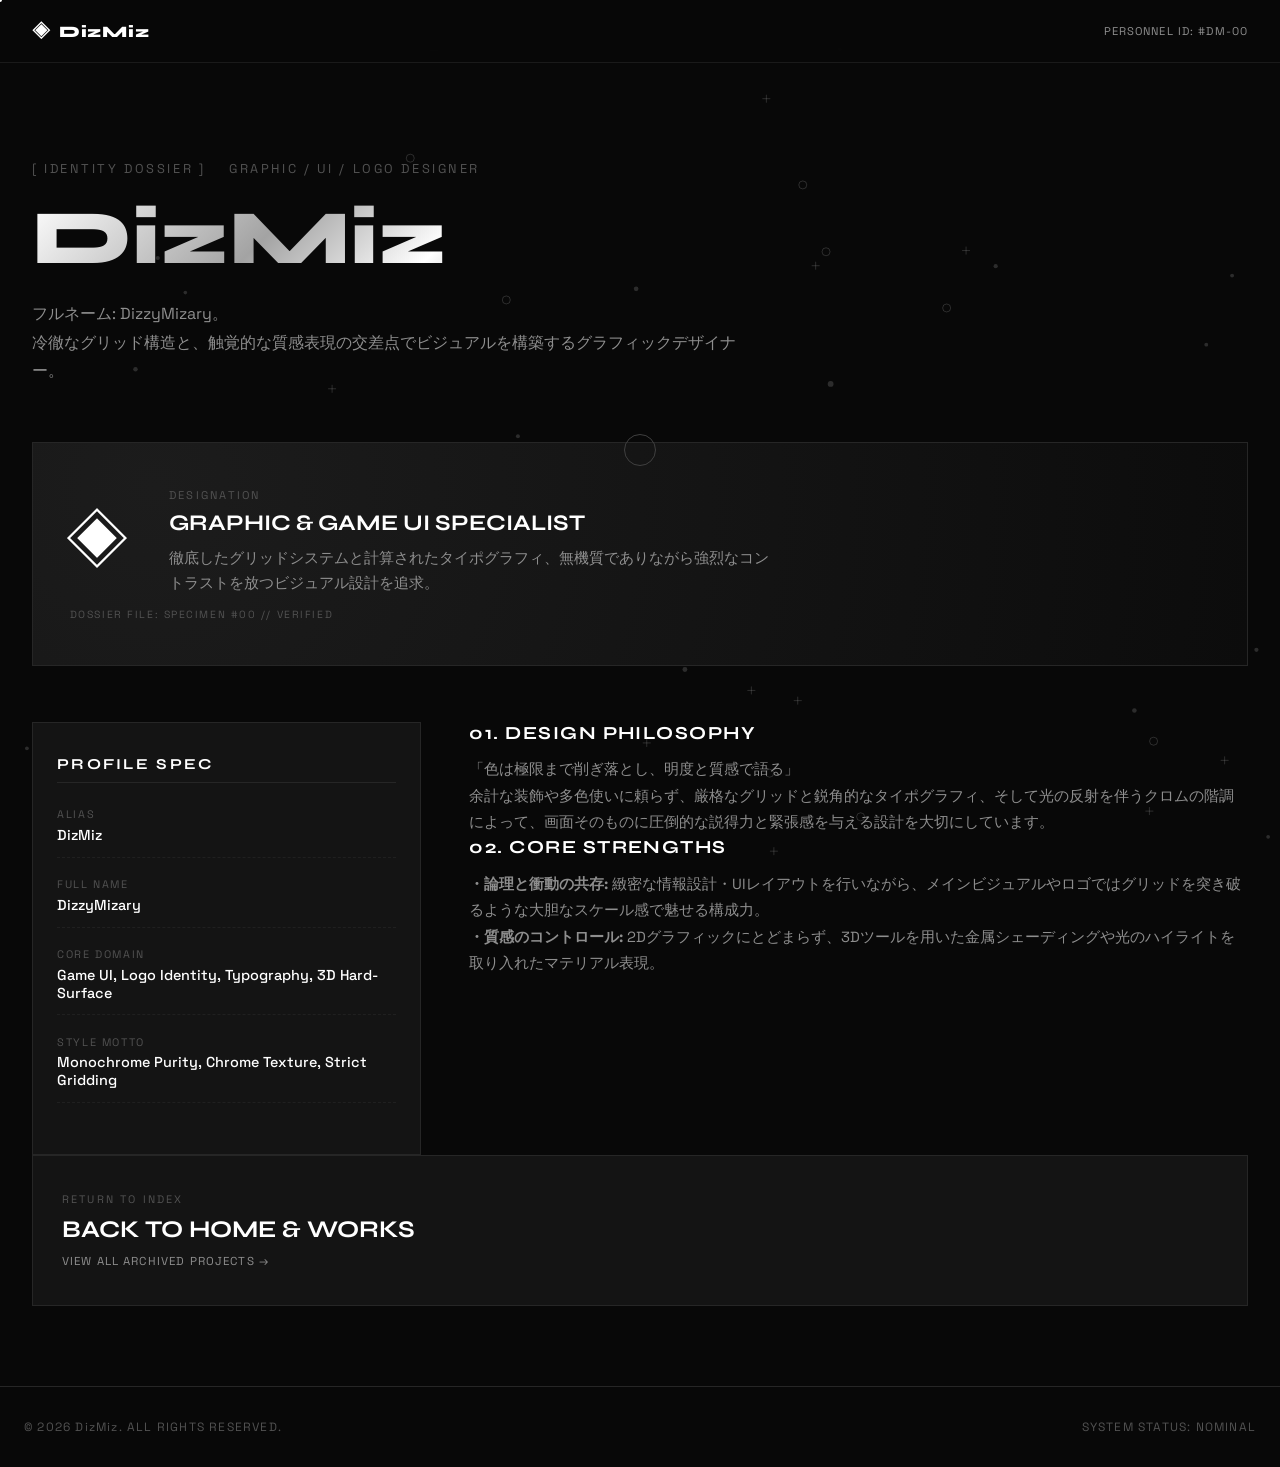
==== commit bc610e00: "Update about-detail.html" ====
--- a/about-detail.html
+++ b/about-detail.html
@@ -114,4 +114,4 @@
 
   <script src="main.js"></script>
 </body>
-</html>+</html>
--- a/style.css
+++ b/style.css
@@ -151,9 +151,9 @@
   justify-content: space-between;
   align-items: center;
   z-index: 100;
-  background: rgba(8, 8, 8, 0.88);
-  backdrop-filter: blur(12px);
-  border-bottom: 1px solid rgba(255, 255, 255, 0.05);
+  background: rgba(8, 8, 8, 0.92);
+  backdrop-filter: blur(14px);
+  border-bottom: 1px solid rgba(255, 255, 255, 0.08);
 }
 
 .logo-group-link {
@@ -219,7 +219,7 @@
   display: flex;
   flex-direction: column;
   justify-content: center;
-  padding-top: 6rem;
+  padding-top: 7rem;
   position: relative;
   border-bottom: 1px solid var(--border-dim);
 }
@@ -618,9 +618,11 @@
 }
 
 .shop-title {
-  font-size: clamp(2.2rem, 6vw, 4.5rem);
+  font-size: clamp(1.8rem, 7vw, 4.5rem);
   font-weight: 800;
   margin-bottom: 1rem;
+  word-break: break-word;
+  letter-spacing: 0.02em;
 }
 
 .shop-desc {
@@ -645,6 +647,7 @@
   letter-spacing: 0.2em;
   text-decoration: none;
   transition: all 0.3s cubic-bezier(0.16, 1, 0.3, 1);
+  max-width: 100%;
 }
 
 .shop-booth-btn:hover {
@@ -737,37 +740,64 @@
 }
 
 /* ==========================================================================
-   GALLERY PAGE (3列・Z順グリッド)
-   ========================================================================== */
+   DETAIL & GALLERY COMMON LAYOUT (★見切れ修正・上部余白最適化★)
+   ========================================================================== */
+.detail-container,
 .gallery-container {
-  padding-top: 7rem;
-}
-
-.gallery-hero {
+  padding-top: 9rem; /* 固定ヘッダーとの重なりを完全回避 */
+}
+
+.detail-hero,
+.gallery-hero,
+.detail-page-header {
+  margin-top: 1rem;
   margin-bottom: 3.5rem;
 }
 
-.gallery-title {
-  font-size: clamp(3rem, 8vw, 6.5rem);
+.detail-page-header {
+  padding-bottom: 2rem;
+  border-bottom: 1px solid var(--border-dim);
+}
+
+.detail-meta-top {
+  display: flex;
+  gap: 1.5rem;
+  font-size: 0.8rem;
+  color: var(--text-dim);
+  letter-spacing: 0.2em;
+  margin-bottom: 1.2rem;
+  flex-wrap: wrap;
+}
+
+.detail-title,
+.gallery-title,
+.detail-category-title {
+  font-family: var(--font-display);
+  font-size: clamp(2.5rem, 6vw, 4.8rem); /* 巨大化を抑えて美しくフィット */
   font-weight: 800;
-  line-height: 1;
+  line-height: 1.1;
   margin-bottom: 1.2rem;
-}
-
+  word-break: break-word;
+}
+
+.detail-lead,
 .gallery-lead {
-  max-width: 650px;
+  max-width: 720px;
   font-size: 1rem;
   line-height: 1.8;
   color: var(--text-muted);
-  margin-bottom: 2.5rem;
-}
-
+}
+
+/* ==========================================================================
+   GALLERY PAGE (3列・Z順グリッド)
+   ========================================================================== */
 .gallery-filter-bar {
   display: flex;
   gap: 0.8rem;
   flex-wrap: wrap;
   border-bottom: 1px solid var(--border-dim);
   padding-bottom: 1.5rem;
+  margin-top: 2rem;
 }
 
 .filter-btn {
@@ -794,6 +824,7 @@
   grid-template-columns: repeat(3, 1fr);
   gap: 1.8rem;
   margin-bottom: 6rem;
+  margin-top: 2rem;
 }
 
 .gallery-block {
@@ -877,19 +908,6 @@
 /* ==========================================================================
    TIMELINE DETAIL PAGES (5連タイムライン)
    ========================================================================== */
-.detail-page-header {
-  margin-bottom: 4rem;
-  padding-bottom: 2rem;
-  border-bottom: 1px solid var(--border-dim);
-}
-
-.detail-category-title {
-  font-size: clamp(2.8rem, 7vw, 5.5rem);
-  font-weight: 800;
-  line-height: 1;
-  margin-bottom: 1.2rem;
-}
-
 .work-timeline-list {
   display: flex;
   flex-direction: column;
@@ -928,7 +946,7 @@
 }
 
 .work-entry-title {
-  font-size: clamp(1.8rem, 4vw, 3rem);
+  font-size: clamp(1.8rem, 4vw, 2.6rem);
   font-weight: 700;
   margin-bottom: 1.5rem;
 }
@@ -1101,6 +1119,7 @@
 .about-id-large {
   padding: 2.5rem 2rem;
   background: radial-gradient(circle at 10% 20%, #1c1c1c 0%, #0c0c0c 100%);
+  margin-bottom: 3.5rem;
 }
 
 .id-inner-grid {
@@ -1381,12 +1400,17 @@
 }
 
 /* ==========================================================================
-   RESPONSIVE MEDIA QUERIES
+   RESPONSIVE MEDIA QUERIES (スマホ・タブレット最適化)
    ========================================================================== */
 @media (max-width: 900px) {
   .site-header { padding: 1rem 1.2rem; }
   .container { padding: 0 1.2rem; }
   .nav-links { display: none; }
+
+  .detail-container,
+  .gallery-container {
+    padding-top: 7rem;
+  }
 
   .about-grid, 
   .skills-grid, 
@@ -1432,4 +1456,14 @@
     grid-template-columns: 1fr;
     gap: 1.2rem;
   }
+  
+  .shop-box {
+    padding: 3rem 1rem;
+  }
+
+  .shop-booth-btn {
+    width: 100%;
+    justify-content: center;
+    padding: 1rem 1.5rem;
+  }
 }
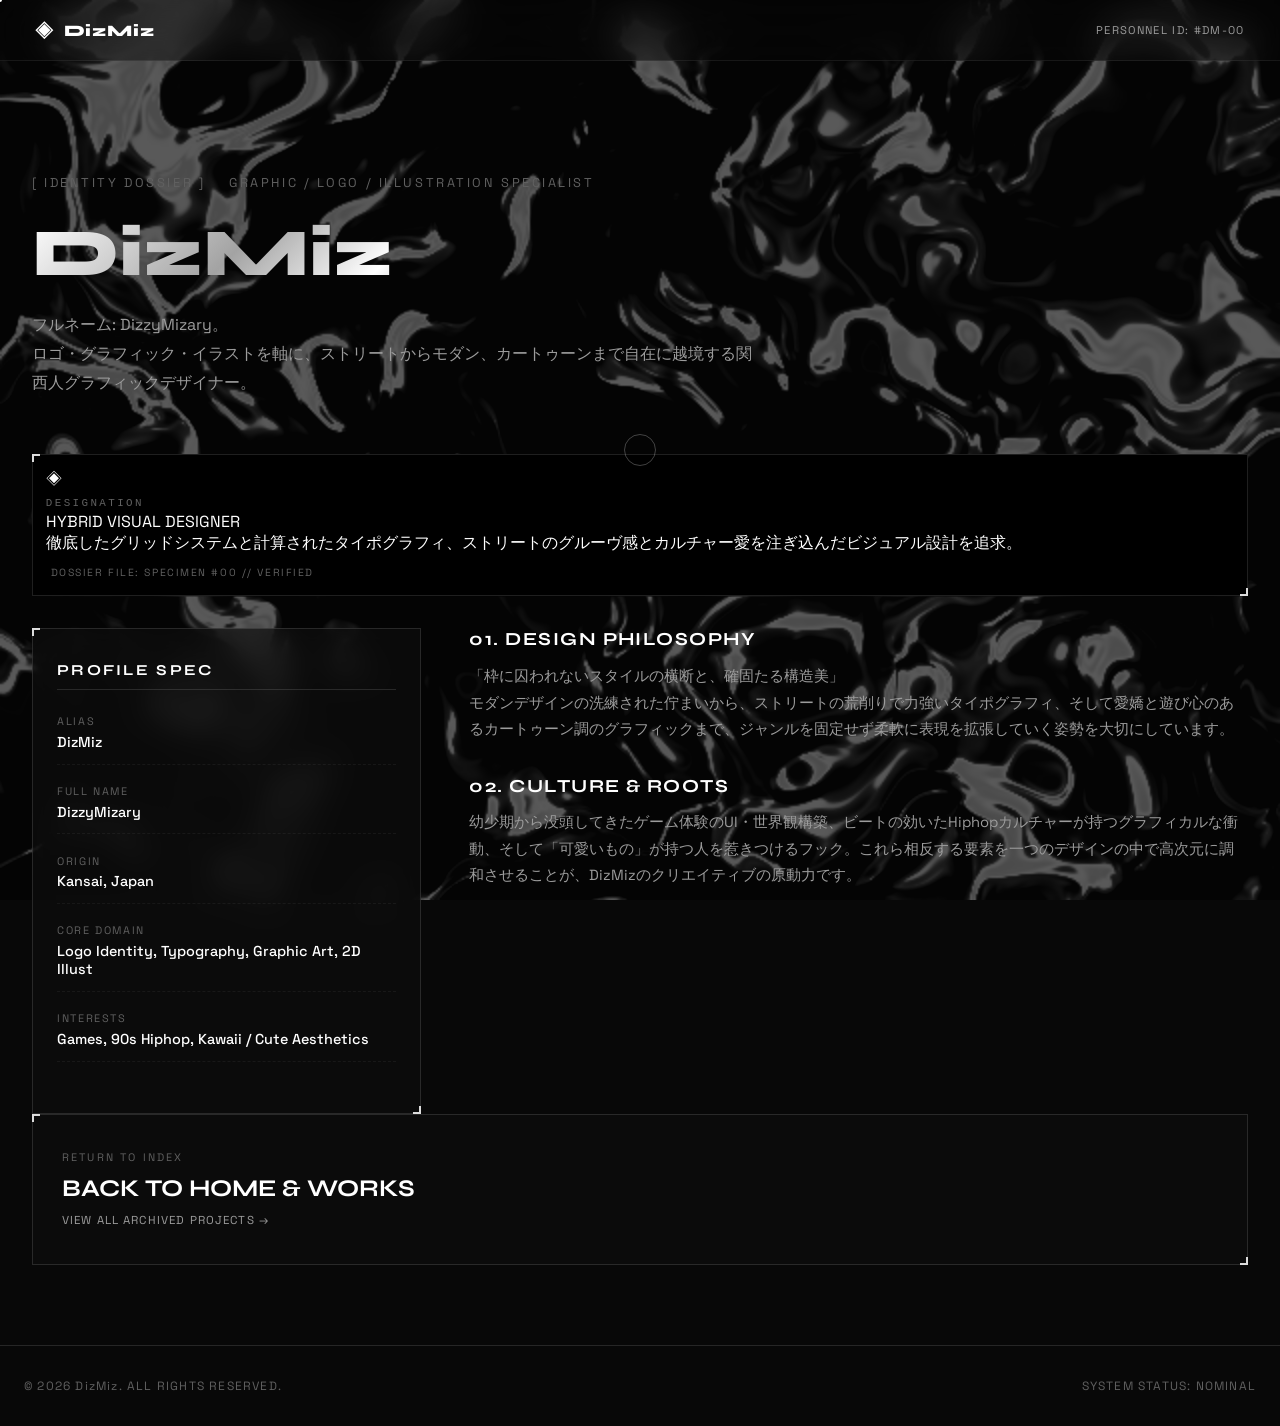
==== commit 49a9c242: "Update about-detail.html" ====
--- a/about-detail.html
+++ b/about-detail.html
@@ -38,24 +38,24 @@
     <section class="detail-hero">
       <div class="detail-meta-top">
         <span class="meta-tag">[ IDENTITY DOSSIER ]</span>
-        <span class="meta-text">GRAPHIC / UI / LOGO DESIGNER</span>
+        <span class="meta-text">GRAPHIC / LOGO / ILLUSTRATION SPECIALIST</span>
       </div>
       <h1 class="detail-title metallic-text">DizMiz</h1>
       <p class="detail-lead">
         フルネーム: DizzyMizary。<br>
-        冷徹なグリッド構造と、触覚的な質感表現の交差点でビジュアルを構築するグラフィックデザイナー。
+        ロゴ・グラフィック・イラストを軸に、ストリートからモダン、カートゥーンまで自在に越境する関西人グラフィックデザイナー。
       </p>
     </section>
 
     <section class="detail-showcase-hero">
-      <div class="showcase-frame metallic-border about-id-large">
+      <div class="showcase-frame geo-panel about-id-large">
         <div class="id-inner-grid">
           <div class="id-symbol-large">◈</div>
           <div class="id-info-block">
             <span class="spec-label">DESIGNATION</span>
-            <div class="id-spec-title">GRAPHIC & GAME UI SPECIALIST</div>
+            <div class="id-spec-title">HYBRID VISUAL DESIGNER</div>
             <p class="id-spec-desc">
-              徹底したグリッドシステムと計算されたタイポグラフィ、無機質でありながら強烈なコントラストを放つビジュアル設計を追求。
+              徹底したグリッドシステムと計算されたタイポグラフィ、ストリートのグルーヴ感とカルチャー愛を注ぎ込んだビジュアル設計を追求。
             </p>
           </div>
         </div>
@@ -64,28 +64,28 @@
     </section>
 
     <section class="detail-specs-grid">
-      <aside class="detail-sidebar metallic-border">
+      <aside class="detail-sidebar geo-panel">
         <h2 class="spec-section-title">PROFILE SPEC</h2>
         <div class="spec-row"><span class="spec-key">ALIAS</span><span class="spec-val">DizMiz</span></div>
         <div class="spec-row"><span class="spec-key">FULL NAME</span><span class="spec-val">DizzyMizary</span></div>
-        <div class="spec-row"><span class="spec-key">CORE DOMAIN</span><span class="spec-val">Game UI, Logo Identity, Typography, 3D Hard-Surface</span></div>
-        <div class="spec-row"><span class="spec-key">STYLE MOTTO</span><span class="spec-val">Monochrome Purity, Chrome Texture, Strict Gridding</span></div>
+        <div class="spec-row"><span class="spec-key">ORIGIN</span><span class="spec-val">Kansai, Japan</span></div>
+        <div class="spec-row"><span class="spec-key">CORE DOMAIN</span><span class="spec-val">Logo Identity, Typography, Graphic Art, 2D Illust</span></div>
+        <div class="spec-row"><span class="spec-key">INTERESTS</span><span class="spec-val">Games, 90s Hiphop, Kawaii / Cute Aesthetics</span></div>
       </aside>
 
       <article class="detail-body-content">
         <div class="concept-block">
           <h2 class="content-heading metallic-text-sm">01. DESIGN PHILOSOPHY</h2>
           <p>
-            「色は極限まで削ぎ落とし、明度と質感で語る」<br>
-            余計な装飾や多色使いに頼らず、厳格なグリッドと鋭角的なタイポグラフィ、そして光の反射を伴うクロムの階調によって、画面そのものに圧倒的な説得力と緊張感を与える設計を大切にしています。
+            「枠に囚われないスタイルの横断と、確固たる構造美」<br>
+            モダンデザインの洗練された佇まいから、ストリートの荒削りで力強いタイポグラフィ、そして愛嬌と遊び心のあるカートゥーン調のグラフィックまで、ジャンルを固定せず柔軟に表現を拡張していく姿勢を大切にしています。
           </p>
         </div>
 
-        <div class="concept-block mt">
-          <h2 class="content-heading metallic-text-sm">02. CORE STRENGTHS</h2>
+        <div class="concept-block" style="margin-top: 2rem;">
+          <h2 class="content-heading metallic-text-sm">02. CULTURE & ROOTS</h2>
           <p>
-            <strong>・論理と衝動の共存:</strong> 緻密な情報設計・UIレイアウトを行いながら、メインビジュアルやロゴではグリッドを突き破るような大胆なスケール感で魅せる構成力。<br>
-            <strong>・質感のコントロール:</strong> 2Dグラフィックにとどまらず、3Dツールを用いた金属シェーディングや光のハイライトを取り入れたマテリアル表現。
+            幼少期から没頭してきたゲーム体験のUI・世界観構築、ビートの効いたHiphopカルチャーが持つグラフィカルな衝動、そして「可愛いもの」が持つ人を惹きつけるフック。これら相反する要素を一つのデザインの中で高次元に調和させることが、DizMizのクリエイティブの原動力です。
           </p>
         </div>
       </article>
@@ -93,7 +93,7 @@
 
     <section class="other-works-nav">
       <div class="nav-cards-grid single-nav">
-        <a href="index.html" class="nav-work-card metallic-border transition-link">
+        <a href="index.html" class="nav-work-card geo-panel transition-link">
           <div class="nav-card-info">
             <span class="nav-dir">RETURN TO INDEX</span>
             <h3 class="nav-title">BACK TO HOME & WORKS</h3>
--- a/style.css
+++ b/style.css
@@ -10,13 +10,13 @@
 :root {
   --bg-deep: #080808;
   --bg-surface: #101010;
-  --bg-card: #141414;
-  --border-dim: #262626;
-  --border-mid: #404040;
-  --border-bright: #888888;
+  --bg-card: rgba(18, 18, 18, 0.75);
+  --border-dim: rgba(255, 255, 255, 0.12);
+  --border-mid: rgba(255, 255, 255, 0.25);
+  --border-bright: rgba(255, 255, 255, 0.85);
   --text-pure: #ffffff;
-  --text-muted: #8e8e8e;
-  --text-dim: #525252;
+  --text-muted: #9c9c9c;
+  --text-dim: #606060;
   --font-display: 'Syne', sans-serif;
   --font-body: 'Space Grotesk', -apple-system, sans-serif;
 }
@@ -49,11 +49,18 @@
   height: 100vh;
   z-index: 0;
   pointer-events: none;
-  opacity: 0.6;
-}
-
-/* ==========================================================================
-   CUSTOM CURSOR (PCのみ表示)
+  opacity: 0.45;
+  filter: contrast(130%) brightness(85%);
+  transition: opacity 0.4s ease, filter 0.4s ease;
+}
+
+body.inverted-mode #bgCanvas {
+  opacity: 0.55;
+  filter: contrast(120%) brightness(100%);
+}
+
+/* ==========================================================================
+   CUSTOM CURSOR
    ========================================================================== */
 .cursor-dot, .cursor-ring {
   position: fixed;
@@ -85,7 +92,7 @@
 }
 
 /* ==========================================================================
-   METALLIC / CHROME TEXT & BORDERS
+   METALLIC / CHROME TEXT & GEOMETRIC BORDERS
    ========================================================================== */
 .metallic-text {
   font-family: var(--font-display);
@@ -108,16 +115,43 @@
   100% { background-position: 200% center; }
 }
 
-.metallic-border {
+/* 幾何学的カッティング & フロストガラス */
+.geo-panel {
   position: relative;
+  background: rgba(14, 14, 14, 0.65);
+  backdrop-filter: blur(16px);
+  -webkit-backdrop-filter: blur(16px);
   border: 1px solid var(--border-dim);
-  background: var(--bg-card);
   transition: border-color 0.3s cubic-bezier(0.16, 1, 0.3, 1), box-shadow 0.3s;
 }
 
-.metallic-border:hover {
-  border-color: var(--border-bright);
-  box-shadow: 0 0 25px rgba(255, 255, 255, 0.05);
+.geo-panel:hover {
+  border-color: var(--border-mid);
+  box-shadow: 0 0 30px rgba(255, 255, 255, 0.04);
+}
+
+/* 幾何学四隅マーカー（幾何学HUDコーナー） */
+.geo-panel::before,
+.geo-panel::after {
+  content: "";
+  position: absolute;
+  width: 8px;
+  height: 8px;
+  pointer-events: none;
+}
+
+.geo-panel::before {
+  top: -1px;
+  left: -1px;
+  border-top: 2px solid var(--border-bright);
+  border-left: 2px solid var(--border-bright);
+}
+
+.geo-panel::after {
+  bottom: -1px;
+  right: -1px;
+  border-bottom: 2px solid var(--border-bright);
+  border-right: 2px solid var(--border-bright);
 }
 
 .focusable-section {
@@ -130,7 +164,7 @@
 }
 
 /* ==========================================================================
-   LAYOUT & HEADER
+   LAYOUT & HEADER (★磨りガラス・透過最適化★)
    ========================================================================== */
 .container {
   max-width: 1280px;
@@ -146,20 +180,22 @@
   top: 0;
   left: 0;
   width: 100%;
-  padding: 1.2rem 2rem;
+  padding: 1.1rem 2.2rem;
   display: flex;
   justify-content: space-between;
   align-items: center;
   z-index: 100;
-  background: rgba(8, 8, 8, 0.92);
-  backdrop-filter: blur(14px);
-  border-bottom: 1px solid rgba(255, 255, 255, 0.08);
+  /* 磨りガラス仕様: リキッドがシームレスに透ける */
+  background: rgba(8, 8, 8, 0.45);
+  backdrop-filter: blur(20px) saturate(180%);
+  -webkit-backdrop-filter: blur(20px) saturate(180%);
+  border-bottom: 1px solid rgba(255, 255, 255, 0.07);
 }
 
 .logo-group-link {
   display: flex;
   align-items: center;
-  gap: 0.5rem;
+  gap: 0.6rem;
   font-family: var(--font-display);
   font-weight: 800;
   letter-spacing: 0.05em;
@@ -169,7 +205,7 @@
 }
 
 .logo-symbol {
-  font-size: 1.1rem;
+  font-size: 1.15rem;
 }
 
 .nav-links {
@@ -180,22 +216,23 @@
 .nav-item {
   color: var(--text-muted);
   text-decoration: none;
-  font-size: 0.85rem;
-  letter-spacing: 0.15em;
-  transition: color 0.3s;
+  font-size: 0.82rem;
+  letter-spacing: 0.16em;
+  transition: color 0.3s, text-shadow 0.3s;
 }
 
 .nav-item:hover {
   color: var(--text-pure);
+  text-shadow: 0 0 10px rgba(255, 255, 255, 0.5);
 }
 
 .status-indicator {
   display: flex;
   align-items: center;
-  gap: 0.5rem;
+  gap: 0.6rem;
   font-size: 0.7rem;
   color: var(--text-muted);
-  letter-spacing: 0.1em;
+  letter-spacing: 0.12em;
 }
 
 .blink-dot {
@@ -294,7 +331,7 @@
    COMMON SECTION FORMAT
    ========================================================================== */
 .content-section {
-  padding: 6rem 0;
+  padding: 6.5rem 0;
   position: relative;
 }
 
@@ -325,67 +362,62 @@
 }
 
 /* ==========================================================================
-   ABOUT SECTION & DOSSIER CARD
+   ABOUT SECTION (幾何学HUDリッチ化)
    ========================================================================== */
 .about-grid {
   display: grid;
-  grid-template-columns: 1fr 1.2fr;
-  gap: 3.5rem;
-  align-items: center;
+  grid-template-columns: 1fr 1.3fr;
+  gap: 2.5rem;
+  align-items: stretch;
 }
 
 .about-hero-box {
   padding: 2.5rem 2rem;
   display: flex;
+  flex-direction: column;
   justify-content: space-between;
-  align-items: center;
-  background: radial-gradient(circle at 80% 20%, #1a1a1a 0%, #0d0d0d 100%);
-  min-height: 280px;
+  min-height: 380px;
   text-decoration: none;
   color: inherit;
   cursor: pointer;
-}
-
-.view-dossier-tag {
-  display: inline-block;
-  margin-top: 1.2rem;
-  font-size: 0.65rem;
-  letter-spacing: 0.15em;
-  color: var(--text-dim);
-  border-bottom: 1px dashed var(--border-mid);
-  transition: color 0.3s, border-color 0.3s;
-}
-
-.about-hero-box:hover .view-dossier-tag {
-  color: var(--text-pure);
-  border-color: var(--text-pure);
+  background: radial-gradient(circle at 10% 20%, rgba(28, 28, 28, 0.7) 0%, rgba(10, 10, 10, 0.8) 100%);
+}
+
+.about-card-top {
+  display: flex;
+  justify-content: space-between;
+  align-items: flex-start;
 }
 
 .spec-label {
-  font-size: 0.7rem;
-  color: var(--text-dim);
-  letter-spacing: 0.2em;
-}
-
-.spec-label.mt {
-  display: inline-block;
-  margin-top: 1.5rem;
+  font-size: 0.68rem;
+  color: var(--text-dim);
+  letter-spacing: 0.22em;
+  font-family: monospace;
 }
 
 .profile-name {
   font-family: var(--font-display);
-  font-size: 2rem;
-  letter-spacing: 0.05em;
-}
-
-.profile-fullname {
-  font-size: 1rem;
-  color: var(--text-muted);
+  font-size: 2.4rem;
+  letter-spacing: 0.04em;
+  margin: 0.2rem 0;
+}
+
+.profile-origin-badge {
+  display: inline-block;
+  font-size: 0.68rem;
+  font-family: monospace;
+  color: #000;
+  background: #fff;
+  padding: 0.2rem 0.6rem;
+  font-weight: 700;
+  letter-spacing: 0.1em;
+  margin-top: 0.4rem;
 }
 
 .interactive-hologram {
-  width: 80px;
-  height: 80px;
+  width: 75px;
+  height: 75px;
   border: 1px dashed var(--border-mid);
   border-radius: 50%;
   display: flex;
@@ -398,44 +430,104 @@
 .holo-core {
   font-size: 1.8rem;
   color: #fff;
-  transition: transform 0.5s cubic-bezier(0.16, 1, 0.3, 1);
+  transition: transform 0.6s cubic-bezier(0.16, 1, 0.3, 1);
 }
 
 .about-hero-box:hover .holo-core {
   transform: rotate(180deg) scale(1.2);
 }
 
+.about-card-mid {
+  margin: 1.5rem 0;
+  border-top: 1px dashed var(--border-dim);
+  border-bottom: 1px dashed var(--border-dim);
+  padding: 1rem 0;
+}
+
+.about-tag-strip {
+  display: flex;
+  flex-wrap: wrap;
+  gap: 0.5rem;
+}
+
+.micro-chip {
+  font-size: 0.65rem;
+  font-family: monospace;
+  color: var(--text-muted);
+  border: 1px solid var(--border-dim);
+  padding: 0.25rem 0.6rem;
+  background: rgba(0, 0, 0, 0.4);
+}
+
+.view-dossier-tag {
+  display: flex;
+  justify-content: space-between;
+  align-items: center;
+  font-size: 0.72rem;
+  letter-spacing: 0.18em;
+  color: var(--text-muted);
+  border-top: 1px solid var(--border-dim);
+  padding-top: 1rem;
+  transition: color 0.3s;
+}
+
+.about-hero-box:hover .view-dossier-tag {
+  color: var(--text-pure);
+}
+
+/* ABOUT右側テキストボックス */
+.about-text-box {
+  padding: 2.5rem 2.2rem;
+  display: flex;
+  flex-direction: column;
+  justify-content: space-between;
+}
+
+.about-header-meta {
+  font-size: 0.7rem;
+  color: var(--text-dim);
+  letter-spacing: 0.25em;
+  font-family: monospace;
+  margin-bottom: 0.6rem;
+}
+
 .about-text-box p {
   color: var(--text-muted);
-  line-height: 1.8;
-  font-size: 0.95rem;
-}
-
-.mt-sm { margin-top: 1rem; }
+  line-height: 1.85;
+  font-size: 0.94rem;
+}
 
 .metric-list {
-  display: flex;
-  gap: 2.5rem;
+  display: grid;
+  grid-template-columns: repeat(3, 1fr);
+  gap: 1.2rem;
   margin-top: 2rem;
   padding-top: 1.8rem;
   border-top: 1px solid var(--border-dim);
 }
 
+.metric-item {
+  border-left: 2px solid var(--border-mid);
+  padding-left: 0.8rem;
+}
+
 .metric-val {
   display: block;
   font-family: var(--font-display);
-  font-size: 1.6rem;
+  font-size: 1.15rem;
   font-weight: 700;
+  letter-spacing: 0.05em;
 }
 
 .metric-key {
-  font-size: 0.7rem;
+  font-size: 0.65rem;
   color: var(--text-dim);
   letter-spacing: 0.15em;
-}
-
-/* ==========================================================================
-   WORKS SECTION
+  font-family: monospace;
+}
+
+/* ==========================================================================
+   WORKS SECTION & IMAGES
    ========================================================================== */
 .works-grid {
   display: grid;
@@ -444,7 +536,6 @@
 }
 
 .work-card {
-  background: var(--bg-card);
   padding: 1.5rem;
   display: flex;
   flex-direction: column;
@@ -460,8 +551,6 @@
   grid-template-columns: 1.4fr 1fr;
   gap: 2rem;
   align-items: center;
-  margin-left: -1.5rem;
-  margin-right: -1.5rem;
   padding: 2rem;
 }
 
@@ -477,34 +566,47 @@
   width: 100%;
 }
 
-.work-img-mock {
+.work-actual-img,
+.gallery-actual-img {
   width: 100%;
   height: 100%;
+  object-fit: cover;
+  display: block;
+  background-color: #111111;
+  transition: transform 0.6s cubic-bezier(0.16, 1, 0.3, 1);
+}
+
+.work-card:hover .work-actual-img,
+.gallery-block:hover .gallery-actual-img {
+  transform: scale(1.06);
+}
+
+.detail-actual-img {
+  width: 100%;
+  height: auto;
+  aspect-ratio: 16 / 9;
+  object-fit: cover;
+  display: block;
+  background-color: #111111;
+}
+
+img.img-fallback {
+  background: radial-gradient(circle at center, #262626 0%, #0d0d0d 100%) !important;
+  position: relative;
+}
+
+img.img-fallback::after {
+  content: "NO IMAGE DETECTED";
   display: flex;
   align-items: center;
   justify-content: center;
-  transition: transform 0.6s cubic-bezier(0.16, 1, 0.3, 1);
-}
-
-.work-card:hover .work-img-mock {
-  transform: scale(1.05);
-}
-
-.visual-symbol {
-  font-size: 3rem;
-  color: #fff;
-  opacity: 0.7;
-  transition: transform 0.4s ease;
-}
-
-.work-card:hover .visual-symbol {
-  transform: scale(1.15) rotate(5deg);
-  opacity: 1;
-}
-
-.chrome-gradient-1 { background: radial-gradient(circle at 30% 30%, #ffffff 0%, #333333 40%, #000000 80%); }
-.chrome-gradient-2 { background: linear-gradient(135deg, #2b2b2b 0%, #888888 50%, #000000 100%); }
-.chrome-gradient-3 { background: radial-gradient(circle at 70% 70%, #666666 0%, #1c1c1c 60%, #000000 100%); }
+  width: 100%;
+  height: 100%;
+  color: var(--text-dim);
+  font-family: monospace;
+  font-size: 0.75rem;
+  letter-spacing: 0.15em;
+}
 
 .work-badge {
   position: absolute;
@@ -515,6 +617,7 @@
   font-size: 0.65rem;
   padding: 0.3rem 0.6rem;
   letter-spacing: 0.15em;
+  z-index: 2;
 }
 
 .work-details {
@@ -547,100 +650,171 @@
 }
 
 /* ==========================================================================
-   SKILLS SECTION
+   SKILLS SECTION (幾何学モジュール & HUDステータス)
    ========================================================================== */
 .skills-grid {
   display: grid;
-  grid-template-columns: repeat(3, 1fr);
-  gap: 1.5rem;
+  grid-template-columns: 1fr 1fr 0.9fr;
+  gap: 1.8rem;
 }
 
 .skill-group {
-  padding: 2rem 1.5rem;
-}
-
-.skill-cat-title {
-  font-family: var(--font-display);
-  font-size: 1.05rem;
-  letter-spacing: 0.1em;
+  padding: 2.2rem 1.8rem;
+  display: flex;
+  flex-direction: column;
+  justify-content: space-between;
+}
+
+.skill-cat-head {
+  display: flex;
+  justify-content: space-between;
+  align-items: center;
   margin-bottom: 1.5rem;
   padding-bottom: 0.8rem;
   border-bottom: 1px solid var(--border-dim);
 }
 
-.skill-list {
+.skill-cat-title {
+  font-family: var(--font-display);
+  font-size: 1.1rem;
+  letter-spacing: 0.1em;
+}
+
+.skill-cat-id {
+  font-size: 0.68rem;
+  font-family: monospace;
+  color: var(--text-dim);
+}
+
+.skill-list-hud {
   list-style: none;
-}
-
-.skill-list li {
+  display: flex;
+  flex-direction: column;
+  gap: 0.8rem;
+}
+
+.skill-row {
+  display: flex;
+  flex-direction: column;
+  gap: 0.35rem;
+}
+
+.skill-row-top {
   display: flex;
   justify-content: space-between;
-  padding: 0.7rem 0;
-  font-size: 0.85rem;
+  font-size: 0.82rem;
+}
+
+.skill-name {
+  color: var(--text-pure);
+}
+
+.skill-rank {
+  font-size: 0.7rem;
+  font-family: monospace;
   color: var(--text-muted);
-  border-bottom: 1px dashed rgba(255, 255, 255, 0.05);
-}
-
-.skill-lvl {
-  font-size: 0.7rem;
-  color: var(--text-dim);
-  letter-spacing: 0.1em;
-}
-
-.tag-cloud {
-  display: flex;
-  flex-wrap: wrap;
-  gap: 0.5rem;
-}
-
-.tag {
+  letter-spacing: 0.05em;
+}
+
+.skill-bar-track {
+  width: 100%;
+  height: 3px;
+  background: rgba(255, 255, 255, 0.08);
+  position: relative;
+  overflow: hidden;
+}
+
+.skill-bar-fill {
+  height: 100%;
+  background: #ffffff;
+  box-shadow: 0 0 8px rgba(255, 255, 255, 0.6);
+}
+
+/* ツールセット: 幾何学モジュールチップ */
+.tool-grid {
+  display: grid;
+  grid-template-columns: repeat(2, 1fr);
+  gap: 0.8rem;
+}
+
+.tool-chip {
+  padding: 0.8rem;
+  background: rgba(0, 0, 0, 0.5);
+  border: 1px solid var(--border-dim);
+  display: flex;
+  align-items: center;
+  gap: 0.6rem;
   font-size: 0.8rem;
-  padding: 0.4rem 0.7rem;
-  background: #1a1a1a;
-  border: 1px solid var(--border-dim);
-  color: var(--text-muted);
-}
-
-/* ==========================================================================
-   SHOP SECTION
+  color: var(--text-pure);
+  letter-spacing: 0.05em;
+  transition: all 0.25s ease;
+}
+
+.tool-chip:hover {
+  border-color: #fff;
+  background: rgba(255, 255, 255, 0.05);
+  transform: translateY(-2px);
+}
+
+.tool-dot {
+  width: 5px;
+  height: 5px;
+  background: #fff;
+  flex-shrink: 0;
+}
+
+/* ==========================================================================
+   SHOP SECTION (幾何学フレーム & グリッド)
    ========================================================================== */
 .shop-box {
-  padding: 4.5rem 2rem;
+  padding: 5rem 2.5rem;
   text-align: center;
-  background: radial-gradient(circle at center, #191919 0%, #0d0d0d 100%);
+  position: relative;
+  background: radial-gradient(circle at center, rgba(30, 30, 30, 0.7) 0%, rgba(10, 10, 10, 0.9) 100%);
+}
+
+.shop-corner-grid {
+  position: absolute;
+  top: 1rem;
+  left: 1.5rem;
+  font-size: 0.65rem;
+  font-family: monospace;
+  color: var(--text-dim);
+  letter-spacing: 0.2em;
 }
 
 .shop-meta-tag {
-  font-size: 0.75rem;
+  font-size: 0.72rem;
   color: var(--text-dim);
   letter-spacing: 0.25em;
   margin-bottom: 0.8rem;
+  font-family: monospace;
 }
 
 .shop-title {
-  font-size: clamp(1.8rem, 7vw, 4.5rem);
+  font-size: clamp(2rem, 7.5vw, 4.8rem);
   font-weight: 800;
-  margin-bottom: 1rem;
+  margin-bottom: 1.2rem;
   word-break: break-word;
   letter-spacing: 0.02em;
 }
 
 .shop-desc {
-  max-width: 580px;
-  margin: 0 auto 2.5rem;
+  max-width: 600px;
+  margin: 0 auto 2.8rem;
   color: var(--text-muted);
-  line-height: 1.8;
+  line-height: 1.85;
   font-size: 0.95rem;
 }
 
 .shop-booth-btn {
   display: inline-flex;
   align-items: center;
-  gap: 0.8rem;
-  background: #111;
+  gap: 0.9rem;
+  background: #000;
   border: 1px solid var(--border-bright);
   color: #fff;
-  padding: 1.1rem 2.8rem;
+  padding: 1.1rem 3rem;
   font-family: var(--font-body);
   font-size: 0.85rem;
   font-weight: 700;
@@ -654,31 +828,33 @@
   background: #fff;
   color: #000;
   transform: translateY(-3px);
-  box-shadow: 0 10px 30px rgba(255, 255, 255, 0.15);
-}
-
-/* ==========================================================================
-   CONTACT SECTION
+  box-shadow: 0 10px 30px rgba(255, 255, 255, 0.2);
+}
+
+/* ==========================================================================
+   CONTACT SECTION (幾何学ライン & HUD)
    ========================================================================== */
 .contact-section {
   padding-bottom: 5rem;
 }
 
 .contact-box {
-  padding: 4.5rem 2rem;
+  padding: 5rem 2.5rem;
   text-align: center;
-  background: radial-gradient(circle at center, #1c1c1c 0%, #0d0d0d 100%);
+  position: relative;
+  background: radial-gradient(circle at center, rgba(30, 30, 30, 0.7) 0%, rgba(10, 10, 10, 0.9) 100%);
 }
 
 .contact-sub {
-  font-size: 0.75rem;
+  font-size: 0.72rem;
   color: var(--text-dim);
   letter-spacing: 0.25em;
   display: block;
+  font-family: monospace;
 }
 
 .contact-huge {
-  font-size: clamp(1.8rem, 5vw, 4rem);
+  font-size: clamp(2rem, 5.5vw, 4.2rem);
   font-weight: 800;
   margin: 1.2rem 0 2.5rem 0;
 }
@@ -693,11 +869,11 @@
 .sns-btn {
   display: inline-flex;
   align-items: center;
-  gap: 0.8rem;
-  background: #111111;
+  gap: 0.9rem;
+  background: #000000;
   border: 1px solid var(--border-bright);
   color: #ffffff;
-  padding: 1.1rem 2.5rem;
+  padding: 1.1rem 2.6rem;
   font-family: var(--font-body);
   font-size: 0.85rem;
   font-weight: 700;
@@ -721,7 +897,7 @@
   background: #ffffff;
   color: #000000;
   transform: translateY(-3px);
-  box-shadow: 0 8px 25px rgba(255, 255, 255, 0.15);
+  box-shadow: 0 8px 25px rgba(255, 255, 255, 0.2);
 }
 
 .sns-btn:hover .sns-arrow {
@@ -740,17 +916,17 @@
 }
 
 /* ==========================================================================
-   DETAIL & GALLERY COMMON LAYOUT (★見切れ修正・上部余白最適化★)
-   ========================================================================== */
-.detail-container,
-.gallery-container {
-  padding-top: 9rem; /* 固定ヘッダーとの重なりを完全回避 */
+   DETAIL & GALLERY COMMON LAYOUT
+   ========================================================================== */
+body.detail-page main.detail-container,
+body.detail-page main.gallery-container {
+  padding-top: 150px !important;
 }
 
 .detail-hero,
 .gallery-hero,
 .detail-page-header {
-  margin-top: 1rem;
+  margin-top: 1.5rem !important;
   margin-bottom: 3.5rem;
 }
 
@@ -765,7 +941,7 @@
   font-size: 0.8rem;
   color: var(--text-dim);
   letter-spacing: 0.2em;
-  margin-bottom: 1.2rem;
+  margin-bottom: 1.5rem;
   flex-wrap: wrap;
 }
 
@@ -773,9 +949,9 @@
 .gallery-title,
 .detail-category-title {
   font-family: var(--font-display);
-  font-size: clamp(2.5rem, 6vw, 4.8rem); /* 巨大化を抑えて美しくフィット */
+  font-size: clamp(2.2rem, 5.5vw, 4.2rem);
   font-weight: 800;
-  line-height: 1.1;
+  line-height: 1.15;
   margin-bottom: 1.2rem;
   word-break: break-word;
 }
@@ -850,10 +1026,6 @@
   transition: transform 0.6s cubic-bezier(0.16, 1, 0.3, 1);
 }
 
-.gallery-block:hover .block-visual {
-  transform: scale(1.08);
-}
-
 .block-overlay {
   position: absolute;
   inset: 0;
@@ -906,7 +1078,7 @@
 }
 
 /* ==========================================================================
-   TIMELINE DETAIL PAGES (5連タイムライン)
+   TIMELINE DETAIL PAGES
    ========================================================================== */
 .work-timeline-list {
   display: flex;
@@ -1010,16 +1182,6 @@
   padding: 0.8rem;
 }
 
-.detail-hero-img {
-  aspect-ratio: 16 / 9;
-}
-
-.visual-symbol-lg {
-  font-size: 4.5rem;
-  color: #fff;
-  opacity: 0.8;
-}
-
 .frame-label {
   font-size: 0.65rem;
   color: var(--text-dim);
@@ -1028,7 +1190,7 @@
 }
 
 /* ==========================================================================
-   PAGE TRANSITION (SHUTTER)
+   PAGE TRANSITION
    ========================================================================== */
 .page-transition-curtain {
   position: fixed;
@@ -1089,7 +1251,7 @@
 
 .nav-work-card:hover {
   transform: translateY(-4px);
-  background: #181818;
+  background: rgba(255, 255, 255, 0.05);
 }
 
 .nav-dir {
@@ -1111,41 +1273,6 @@
   font-size: 0.72rem;
   color: var(--text-muted);
   letter-spacing: 0.1em;
-}
-
-/* ==========================================================================
-   ABOUT DOSSIER SPECIFIC STYLES
-   ========================================================================== */
-.about-id-large {
-  padding: 2.5rem 2rem;
-  background: radial-gradient(circle at 10% 20%, #1c1c1c 0%, #0c0c0c 100%);
-  margin-bottom: 3.5rem;
-}
-
-.id-inner-grid {
-  display: flex;
-  align-items: center;
-  gap: 2.5rem;
-}
-
-.id-symbol-large {
-  font-size: 4rem;
-  color: #fff;
-  flex-shrink: 0;
-}
-
-.id-spec-title {
-  font-family: var(--font-display);
-  font-size: 1.4rem;
-  font-weight: 700;
-  margin: 0.3rem 0 0.6rem;
-}
-
-.id-spec-desc {
-  color: var(--text-muted);
-  max-width: 600px;
-  line-height: 1.7;
-  font-size: 0.92rem;
 }
 
 /* ==========================================================================
@@ -1174,7 +1301,7 @@
   text-shadow: 0 0 20px rgba(255, 255, 255, 0.8);
 }
 
-body.overdrive-mode .metallic-border {
+body.overdrive-mode .geo-panel {
   border-color: #ffffff !important;
   box-shadow: 0 0 40px rgba(255, 255, 255, 0.2);
 }
@@ -1208,10 +1335,10 @@
 body.inverted-mode {
   --bg-deep: #f2f2f4;
   --bg-surface: #e5e5e7;
-  --bg-card: #ffffff;
-  --border-dim: #d1d1d6;
-  --border-mid: #8e8e93;
-  --border-bright: #1c1c1e;
+  --bg-card: rgba(255, 255, 255, 0.75);
+  --border-dim: rgba(0, 0, 0, 0.12);
+  --border-mid: rgba(0, 0, 0, 0.25);
+  --border-bright: rgba(0, 0, 0, 0.85);
   --text-pure: #000000;
   --text-muted: #636366;
   --text-dim: #aeaeb2;
@@ -1221,7 +1348,7 @@
 }
 
 body.inverted-mode .site-header {
-  background: rgba(242, 242, 244, 0.9);
+  background: rgba(242, 242, 244, 0.55);
   border-bottom: 1px solid rgba(0, 0, 0, 0.08);
 }
 
@@ -1237,23 +1364,14 @@
   background-size: 200% auto;
 }
 
-body.inverted-mode .cursor-dot {
-  background: #000000;
-}
-
-body.inverted-mode .cursor-ring {
-  border-color: #8e8e93;
-}
-
-body.inverted-mode .click-ripple {
-  border-color: rgba(0, 0, 0, 0.4);
-}
+body.inverted-mode .cursor-dot { background: #000000; }
+body.inverted-mode .cursor-ring { border-color: #8e8e93; }
+body.inverted-mode .click-ripple { border-color: rgba(0, 0, 0, 0.4); }
 
 body.inverted-mode .about-hero-box,
-body.inverted-mode .about-id-large,
 body.inverted-mode .contact-box,
 body.inverted-mode .shop-box {
-  background: radial-gradient(circle at center, #ffffff 0%, #eaeaea 100%);
+  background: radial-gradient(circle at center, rgba(255, 255, 255, 0.8) 0%, rgba(230, 230, 230, 0.8) 100%);
 }
 
 body.inverted-mode .sns-btn,
@@ -1269,24 +1387,15 @@
   color: #ffffff;
 }
 
-body.inverted-mode .latest-badge {
-  background: #000000;
-  color: #ffffff;
-  box-shadow: 0 0 15px rgba(0, 0, 0, 0.3);
-}
-
-body.inverted-mode .filter-btn {
-  background: #ffffff;
+body.inverted-mode .tool-chip {
+  background: rgba(255, 255, 255, 0.6);
   border-color: var(--border-dim);
-  color: var(--text-muted);
-}
-
-body.inverted-mode .filter-btn:hover,
-body.inverted-mode .filter-btn.active {
-  background: #000000;
-  color: #ffffff;
-  border-color: #000000;
-}
+  color: #000;
+}
+
+body.inverted-mode .tool-dot { background: #000; }
+body.inverted-mode .skill-bar-fill { background: #000; box-shadow: 0 0 8px rgba(0, 0, 0, 0.4); }
+body.inverted-mode .profile-origin-badge { background: #000; color: #fff; }
 
 .status-clickable {
   cursor: pointer;
@@ -1314,9 +1423,7 @@
   flex-direction: column;
 }
 
-.secret-terminal.open {
-  display: flex;
-}
+.secret-terminal.open { display: flex; }
 
 .terminal-bar {
   display: flex;
@@ -1363,18 +1470,14 @@
   transition: background 0.2s;
 }
 
-.term-action-btn:hover {
-  background: #444;
-}
+.term-action-btn:hover { background: #444; }
 
 .terminal-blink {
   animation: blink 1s infinite;
   color: #ffffff;
 }
 
-@keyframes blink {
-  50% { opacity: 0; }
-}
+@keyframes blink { 50% { opacity: 0; } }
 
 /* ==========================================================================
    FOOTER
@@ -1400,17 +1503,32 @@
 }
 
 /* ==========================================================================
-   RESPONSIVE MEDIA QUERIES (スマホ・タブレット最適化)
+   RESPONSIVE MEDIA QUERIES
    ========================================================================== */
 @media (max-width: 900px) {
   .site-header { padding: 1rem 1.2rem; }
   .container { padding: 0 1.2rem; }
   .nav-links { display: none; }
 
-  .detail-container,
-  .gallery-container {
-    padding-top: 7rem;
-  }
+  body.detail-page main.detail-container,
+  body.detail-page main.gallery-container {
+    padding-top: 110px !important;
+  }
+
+  .hero-foot {
+    flex-direction: column;
+    align-items: flex-start;
+    gap: 2rem;
+    margin-top: 2.5rem;
+  }
+
+  .hero-desc {
+    max-width: 100%;
+    font-size: 0.9rem;
+    line-height: 1.9;
+  }
+
+  .scroll-prompt { align-self: flex-start; }
 
   .about-grid, 
   .skills-grid, 
@@ -1437,13 +1555,6 @@
     padding: 1.5rem;
   }
 
-  .about-hero-box {
-    padding: 2rem 1.5rem;
-    flex-direction: column;
-    align-items: flex-start;
-    gap: 1.5rem;
-  }
-
   .footer-inner {
     flex-direction: column;
     align-items: flex-start;
@@ -1457,8 +1568,17 @@
     gap: 1.2rem;
   }
   
-  .shop-box {
-    padding: 3rem 1rem;
+  .metric-list {
+    grid-template-columns: 1fr;
+    gap: 1rem;
+  }
+
+  .tool-grid {
+    grid-template-columns: 1fr;
+  }
+
+  .shop-box, .contact-box {
+    padding: 3.5rem 1.2rem;
   }
 
   .shop-booth-btn {
@@ -1466,4 +1586,4 @@
     justify-content: center;
     padding: 1rem 1.5rem;
   }
-}+}
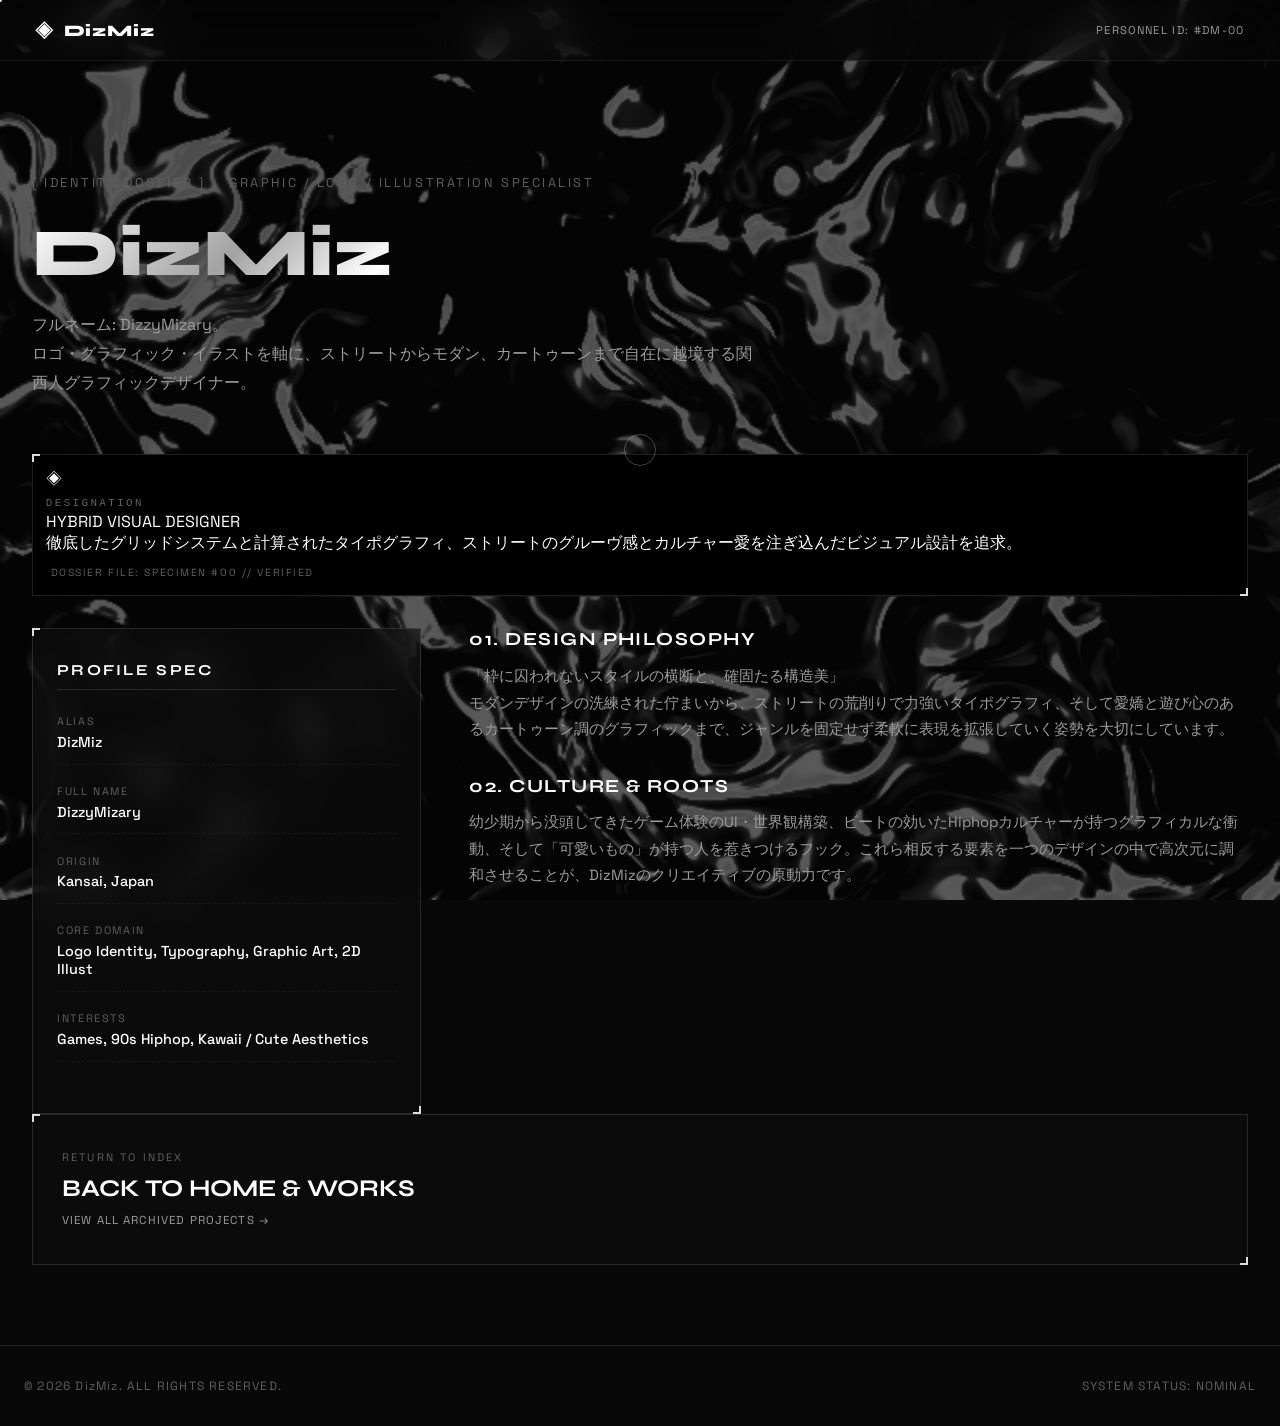
==== commit 1d05a863: "Add files via upload" ====
--- a/about-detail.html
+++ b/about-detail.html
@@ -114,4 +114,4 @@
 
   <script src="main.js"></script>
 </body>
-</html>
+</html>
--- a/style.css
+++ b/style.css
@@ -1586,4 +1586,4 @@
     justify-content: center;
     padding: 1rem 1.5rem;
   }
-}
+}
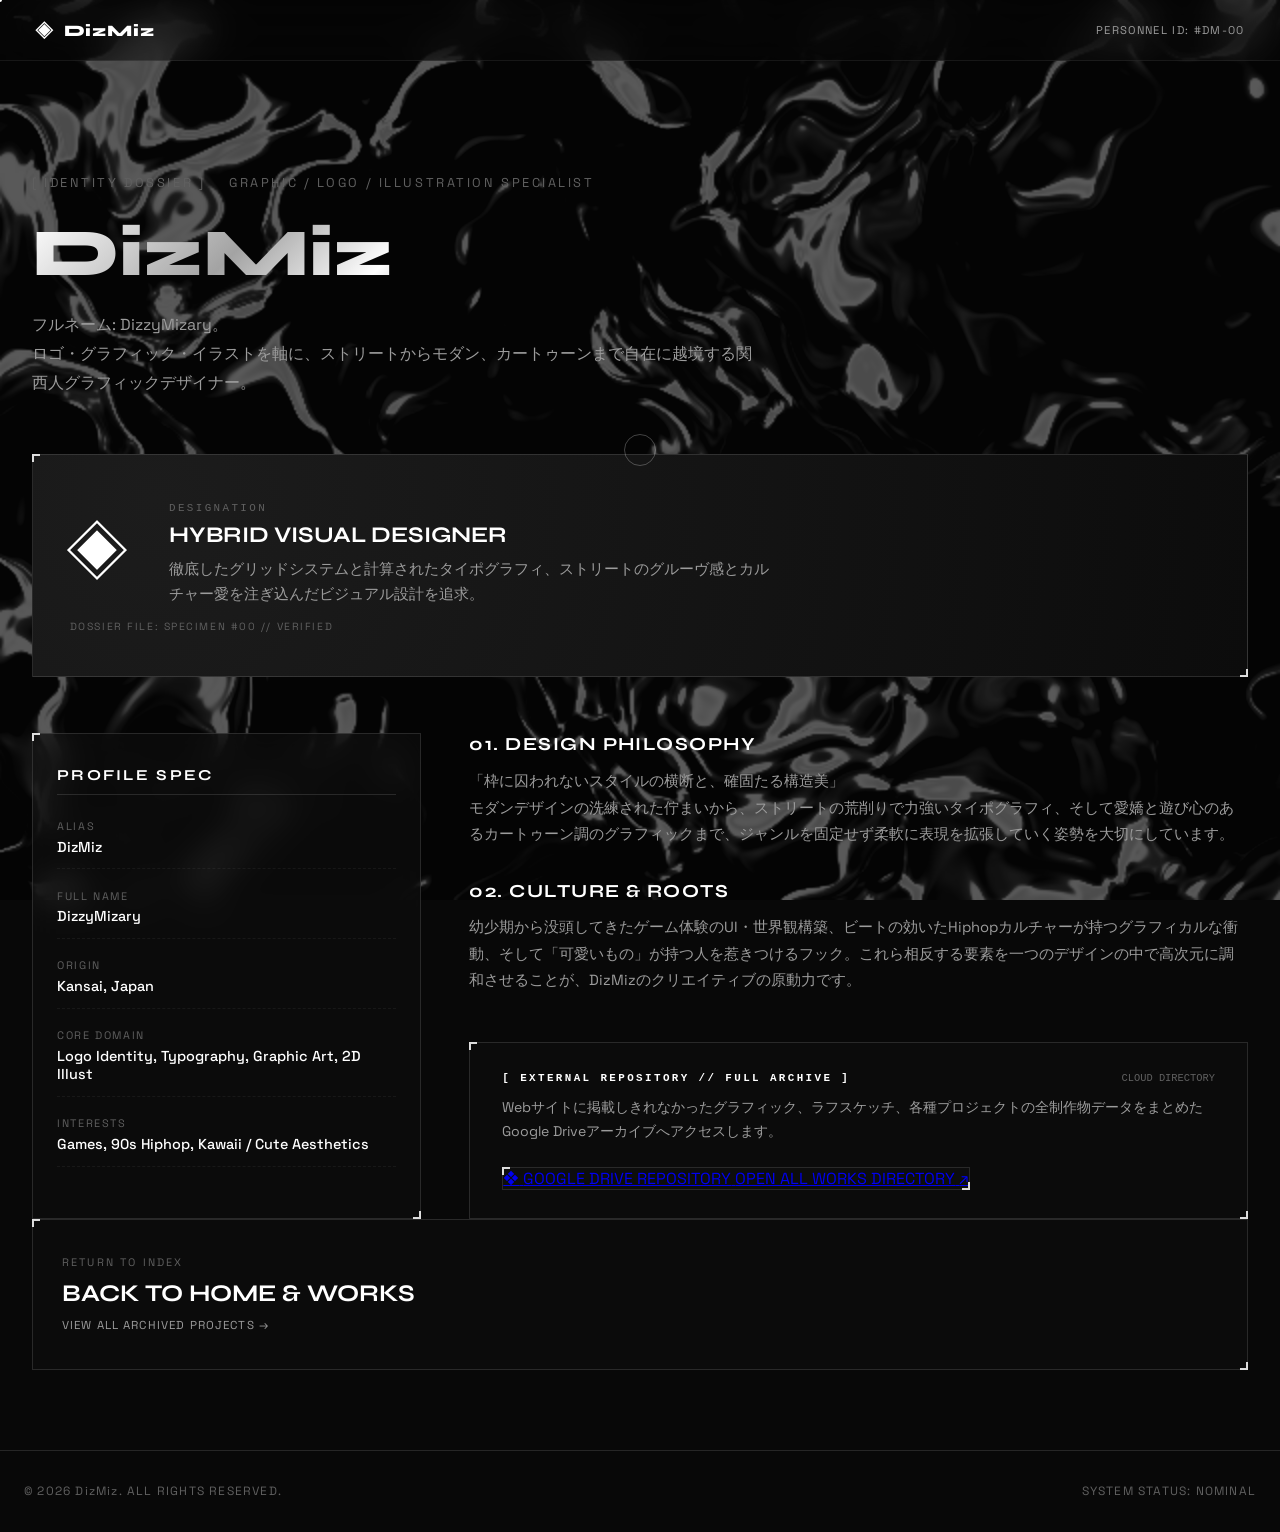
==== commit bba703cd: "Add files via upload" ====
--- a/about-detail.html
+++ b/about-detail.html
@@ -64,6 +64,7 @@
     </section>
 
     <section class="detail-specs-grid">
+      <!-- 左側: スペックリスト -->
       <aside class="detail-sidebar geo-panel">
         <h2 class="spec-section-title">PROFILE SPEC</h2>
         <div class="spec-row"><span class="spec-key">ALIAS</span><span class="spec-val">DizMiz</span></div>
@@ -73,20 +74,44 @@
         <div class="spec-row"><span class="spec-key">INTERESTS</span><span class="spec-val">Games, 90s Hiphop, Kawaii / Cute Aesthetics</span></div>
       </aside>
 
-      <article class="detail-body-content">
-        <div class="concept-block">
-          <h2 class="content-heading metallic-text-sm">01. DESIGN PHILOSOPHY</h2>
-          <p>
-            「枠に囚われないスタイルの横断と、確固たる構造美」<br>
-            モダンデザインの洗練された佇まいから、ストリートの荒削りで力強いタイポグラフィ、そして愛嬌と遊び心のあるカートゥーン調のグラフィックまで、ジャンルを固定せず柔軟に表現を拡張していく姿勢を大切にしています。
-          </p>
+      <!-- 右側: 本文 ＋ 空白部分に配置したDriveアーカイブボタン -->
+      <article class="detail-body-content" style="display: flex; flex-direction: column; justify-content: space-between;">
+        <div>
+          <div class="concept-block">
+            <h2 class="content-heading metallic-text-sm">01. DESIGN PHILOSOPHY</h2>
+            <p>
+              「枠に囚われないスタイルの横断と、確固たる構造美」<br>
+              モダンデザインの洗練された佇まいから、ストリートの荒削りで力強いタイポグラフィ、そして愛嬌と遊び心のあるカートゥーン調のグラフィックまで、ジャンルを固定せず柔軟に表現を拡張していく姿勢を大切にしています。
+            </p>
+          </div>
+
+          <div class="concept-block" style="margin-top: 2rem;">
+            <h2 class="content-heading metallic-text-sm">02. CULTURE & ROOTS</h2>
+            <p>
+              幼少期から没頭してきたゲーム体験のUI・世界観構築、ビートの効いたHiphopカルチャーが持つグラフィカルな衝動、そして「可愛いもの」が持つ人を惹きつけるフック。これら相反する要素を一つのデザインの中で高次元に調和させることが、DizMizのクリエイティブの原動力です。
+            </p>
+          </div>
         </div>
 
-        <div class="concept-block" style="margin-top: 2rem;">
-          <h2 class="content-heading metallic-text-sm">02. CULTURE & ROOTS</h2>
-          <p>
-            幼少期から没頭してきたゲーム体験のUI・世界観構築、ビートの効いたHiphopカルチャーが持つグラフィカルな衝動、そして「可愛いもの」が持つ人を惹きつけるフック。これら相反する要素を一つのデザインの中で高次元に調和させることが、DizMizのクリエイティブの原動力です。
+        <!-- ★ 空白を埋めるGoogle Drive全作品アーカイブボタン ★ -->
+        <div class="detail-drive-box geo-panel" style="margin-top: 3rem; padding: 1.8rem 2rem;">
+          <div style="display: flex; justify-content: space-between; align-items: flex-start; margin-bottom: 0.8rem;">
+            <span class="spec-label" style="color: var(--text-pure); font-weight: 700;">[ EXTERNAL REPOSITORY // FULL ARCHIVE ]</span>
+            <span style="font-family: monospace; font-size: 0.65rem; color: var(--text-dim);">CLOUD DIRECTORY</span>
+          </div>
+          <p style="font-size: 0.88rem; color: var(--text-muted); line-height: 1.7; margin-bottom: 1.5rem;">
+            Webサイトに掲載しきれなかったグラフィック、ラフスケッチ、各種プロジェクトの全制作物データをまとめたGoogle Driveアーカイブへアクセスします。
           </p>
+          <a href="https://drive.google.com/drive/folders/12c-AigrCK1MO4eGp5o2kL3qXEwflbsGT?usp=drive_link" target="_blank" rel="noopener noreferrer" class="drive-archive-btn geo-panel">
+            <span class="drive-btn-left">
+              <span class="drive-icon">❖</span>
+              <span class="drive-label">
+                <span class="drive-sub">GOOGLE DRIVE REPOSITORY</span>
+                <span class="drive-main">OPEN ALL WORKS DIRECTORY</span>
+              </span>
+            </span>
+            <span class="drive-arrow">↗</span>
+          </a>
         </div>
       </article>
     </section>
--- a/style.css
+++ b/style.css
@@ -115,7 +115,6 @@
   100% { background-position: 200% center; }
 }
 
-/* 幾何学的カッティング & フロストガラス */
 .geo-panel {
   position: relative;
   background: rgba(14, 14, 14, 0.65);
@@ -130,7 +129,6 @@
   box-shadow: 0 0 30px rgba(255, 255, 255, 0.04);
 }
 
-/* 幾何学四隅マーカー（幾何学HUDコーナー） */
 .geo-panel::before,
 .geo-panel::after {
   content: "";
@@ -164,7 +162,7 @@
 }
 
 /* ==========================================================================
-   LAYOUT & HEADER (★磨りガラス・透過最適化★)
+   LAYOUT & HEADER (磨りガラス仕様)
    ========================================================================== */
 .container {
   max-width: 1280px;
@@ -185,7 +183,6 @@
   justify-content: space-between;
   align-items: center;
   z-index: 100;
-  /* 磨りガラス仕様: リキッドがシームレスに透ける */
   background: rgba(8, 8, 8, 0.45);
   backdrop-filter: blur(20px) saturate(180%);
   -webkit-backdrop-filter: blur(20px) saturate(180%);
@@ -362,7 +359,7 @@
 }
 
 /* ==========================================================================
-   ABOUT SECTION (幾何学HUDリッチ化)
+   ABOUT SECTION
    ========================================================================== */
 .about-grid {
   display: grid;
@@ -475,7 +472,6 @@
   color: var(--text-pure);
 }
 
-/* ABOUT右側テキストボックス */
 .about-text-box {
   padding: 2.5rem 2.2rem;
   display: flex;
@@ -527,7 +523,7 @@
 }
 
 /* ==========================================================================
-   WORKS SECTION & IMAGES
+   WORKS SECTION & MORE BUTTON
    ========================================================================== */
 .works-grid {
   display: grid;
@@ -574,6 +570,7 @@
   display: block;
   background-color: #111111;
   transition: transform 0.6s cubic-bezier(0.16, 1, 0.3, 1);
+  color: transparent;
 }
 
 .work-card:hover .work-actual-img,
@@ -588,6 +585,7 @@
   object-fit: cover;
   display: block;
   background-color: #111111;
+  color: transparent;
 }
 
 img.img-fallback {
@@ -649,8 +647,51 @@
   line-height: 1.6;
 }
 
-/* ==========================================================================
-   SKILLS SECTION (幾何学モジュール & HUDステータス)
+.works-more-area {
+  margin-top: 3.5rem;
+  display: flex;
+  justify-content: center;
+}
+
+.works-more-btn {
+  display: inline-flex;
+  align-items: center;
+  gap: 1.2rem;
+  padding: 1.1rem 3.2rem;
+  font-family: var(--font-body);
+  font-size: 0.85rem;
+  font-weight: 700;
+  letter-spacing: 0.22em;
+  color: var(--text-pure);
+  text-decoration: none;
+  background: rgba(10, 10, 10, 0.7);
+  border: 1px solid var(--border-bright);
+  transition: all 0.3s cubic-bezier(0.16, 1, 0.3, 1);
+  position: relative;
+}
+
+.works-more-btn:hover {
+  background: #ffffff;
+  color: #000000;
+  transform: translateY(-3px);
+  box-shadow: 0 10px 30px rgba(255, 255, 255, 0.2);
+}
+
+.more-symbol {
+  font-size: 1rem;
+}
+
+.more-arrow {
+  font-size: 0.95rem;
+  transition: transform 0.25s ease;
+}
+
+.works-more-btn:hover .more-arrow {
+  transform: translateX(4px);
+}
+
+/* ==========================================================================
+   SKILLS SECTION
    ========================================================================== */
 .skills-grid {
   display: grid;
@@ -730,7 +771,6 @@
   box-shadow: 0 0 8px rgba(255, 255, 255, 0.6);
 }
 
-/* ツールセット: 幾何学モジュールチップ */
 .tool-grid {
   display: grid;
   grid-template-columns: repeat(2, 1fr);
@@ -764,7 +804,7 @@
 }
 
 /* ==========================================================================
-   SHOP SECTION (幾何学フレーム & グリッド)
+   SHOP SECTION
    ========================================================================== */
 .shop-box {
   padding: 5rem 2.5rem;
@@ -832,7 +872,7 @@
 }
 
 /* ==========================================================================
-   CONTACT SECTION (幾何学ライン & HUD)
+   CONTACT SECTION
    ========================================================================== */
 .contact-section {
   padding-bottom: 5rem;
@@ -965,7 +1005,7 @@
 }
 
 /* ==========================================================================
-   GALLERY PAGE (3列・Z順グリッド)
+   GALLERY PAGE
    ========================================================================== */
 .gallery-filter-bar {
   display: flex;
@@ -1276,6 +1316,41 @@
 }
 
 /* ==========================================================================
+   ABOUT DOSSIER SPECIFIC STYLES
+   ========================================================================== */
+.about-id-large {
+  padding: 2.5rem 2rem;
+  background: radial-gradient(circle at 10% 20%, #1c1c1c 0%, #0c0c0c 100%);
+  margin-bottom: 3.5rem;
+}
+
+.id-inner-grid {
+  display: flex;
+  align-items: center;
+  gap: 2.5rem;
+}
+
+.id-symbol-large {
+  font-size: 4rem;
+  color: #fff;
+  flex-shrink: 0;
+}
+
+.id-spec-title {
+  font-family: var(--font-display);
+  font-size: 1.4rem;
+  font-weight: 700;
+  margin: 0.3rem 0 0.6rem;
+}
+
+.id-spec-desc {
+  color: var(--text-muted);
+  max-width: 600px;
+  line-height: 1.7;
+  font-size: 0.92rem;
+}
+
+/* ==========================================================================
    EASTER EGGS & TERMINAL
    ========================================================================== */
 .click-ripple {
@@ -1331,7 +1406,6 @@
   100% { transform: translate(0); }
 }
 
-/* ANTI-COLOR INVERSION MODE */
 body.inverted-mode {
   --bg-deep: #f2f2f4;
   --bg-surface: #e5e5e7;
@@ -1375,14 +1449,16 @@
 }
 
 body.inverted-mode .sns-btn,
-body.inverted-mode .shop-booth-btn {
+body.inverted-mode .shop-booth-btn,
+body.inverted-mode .works-more-btn {
   background: #ffffff;
   color: #000000;
   border-color: #000000;
 }
 
 body.inverted-mode .sns-btn:hover,
-body.inverted-mode .shop-booth-btn:hover {
+body.inverted-mode .shop-booth-btn:hover,
+body.inverted-mode .works-more-btn:hover {
   background: #000000;
   color: #ffffff;
 }
@@ -1581,7 +1657,8 @@
     padding: 3.5rem 1.2rem;
   }
 
-  .shop-booth-btn {
+  .shop-booth-btn,
+  .works-more-btn {
     width: 100%;
     justify-content: center;
     padding: 1rem 1.5rem;
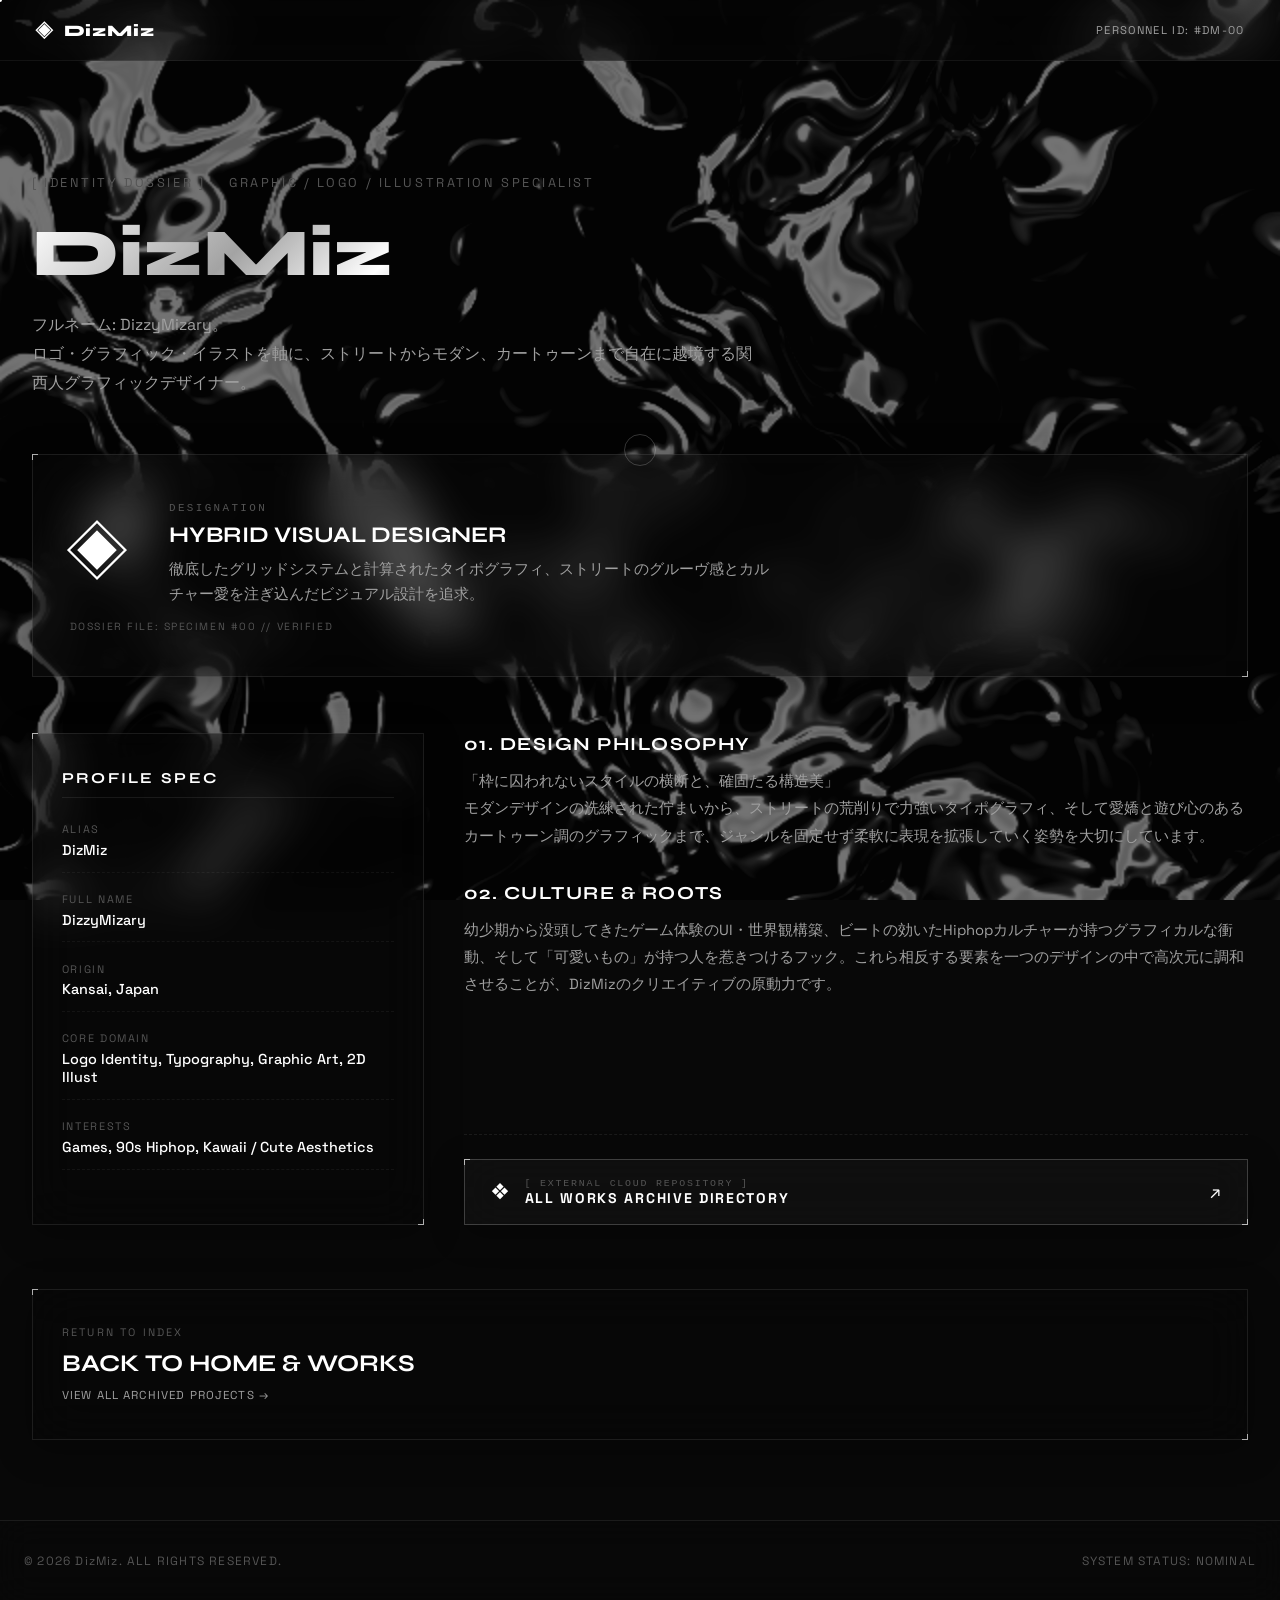
==== commit b380fbf1: "Add files via upload" ====
--- a/about-detail.html
+++ b/about-detail.html
@@ -63,6 +63,7 @@
       </div>
     </section>
 
+    <!-- 左右の段差を完全解消したスペックグリッド -->
     <section class="detail-specs-grid">
       <!-- 左側: スペックリスト -->
       <aside class="detail-sidebar geo-panel">
@@ -74,8 +75,8 @@
         <div class="spec-row"><span class="spec-key">INTERESTS</span><span class="spec-val">Games, 90s Hiphop, Kawaii / Cute Aesthetics</span></div>
       </aside>
 
-      <!-- 右側: 本文 ＋ 空白部分に配置したDriveアーカイブボタン -->
-      <article class="detail-body-content" style="display: flex; flex-direction: column; justify-content: space-between;">
+      <!-- 右側: 本文 ＋ 段差を作らないシームレスなDriveリンク -->
+      <article class="detail-body-content">
         <div>
           <div class="concept-block">
             <h2 class="content-heading metallic-text-sm">01. DESIGN PHILOSOPHY</h2>
@@ -93,21 +94,14 @@
           </div>
         </div>
 
-        <!-- ★ 空白を埋めるGoogle Drive全作品アーカイブボタン ★ -->
-        <div class="detail-drive-box geo-panel" style="margin-top: 3rem; padding: 1.8rem 2rem;">
-          <div style="display: flex; justify-content: space-between; align-items: flex-start; margin-bottom: 0.8rem;">
-            <span class="spec-label" style="color: var(--text-pure); font-weight: 700;">[ EXTERNAL REPOSITORY // FULL ARCHIVE ]</span>
-            <span style="font-family: monospace; font-size: 0.65rem; color: var(--text-dim);">CLOUD DIRECTORY</span>
-          </div>
-          <p style="font-size: 0.88rem; color: var(--text-muted); line-height: 1.7; margin-bottom: 1.5rem;">
-            Webサイトに掲載しきれなかったグラフィック、ラフスケッチ、各種プロジェクトの全制作物データをまとめたGoogle Driveアーカイブへアクセスします。
-          </p>
+        <!-- 余計な外枠パネルを撤廃し、自然に連なるガラスバー -->
+        <div class="detail-drive-link-bar">
           <a href="https://drive.google.com/drive/folders/12c-AigrCK1MO4eGp5o2kL3qXEwflbsGT?usp=drive_link" target="_blank" rel="noopener noreferrer" class="drive-archive-btn geo-panel">
             <span class="drive-btn-left">
               <span class="drive-icon">❖</span>
               <span class="drive-label">
-                <span class="drive-sub">GOOGLE DRIVE REPOSITORY</span>
-                <span class="drive-main">OPEN ALL WORKS DIRECTORY</span>
+                <span class="drive-sub">[ EXTERNAL CLOUD REPOSITORY ]</span>
+                <span class="drive-main">ALL WORKS ARCHIVE DIRECTORY</span>
               </span>
             </span>
             <span class="drive-arrow">↗</span>
--- a/style.css
+++ b/style.css
@@ -10,13 +10,14 @@
 :root {
   --bg-deep: #080808;
   --bg-surface: #101010;
-  --bg-card: rgba(18, 18, 18, 0.75);
-  --border-dim: rgba(255, 255, 255, 0.12);
-  --border-mid: rgba(255, 255, 255, 0.25);
-  --border-bright: rgba(255, 255, 255, 0.85);
+  /* リキッドガラス用：極限まで薄い背景と微細な白の光 */
+  --bg-card: rgba(14, 14, 14, 0.25);
+  --border-dim: rgba(255, 255, 255, 0.08);
+  --border-mid: rgba(255, 255, 255, 0.2);
+  --border-bright: rgba(255, 255, 255, 0.65);
   --text-pure: #ffffff;
-  --text-muted: #9c9c9c;
-  --text-dim: #606060;
+  --text-muted: #a0a0a0;
+  --text-dim: #555555;
   --font-display: 'Syne', sans-serif;
   --font-body: 'Space Grotesk', -apple-system, sans-serif;
 }
@@ -49,13 +50,13 @@
   height: 100vh;
   z-index: 0;
   pointer-events: none;
-  opacity: 0.45;
-  filter: contrast(130%) brightness(85%);
+  opacity: 0.55;
+  filter: contrast(135%) brightness(90%);
   transition: opacity 0.4s ease, filter 0.4s ease;
 }
 
 body.inverted-mode #bgCanvas {
-  opacity: 0.55;
+  opacity: 0.65;
   filter: contrast(120%) brightness(100%);
 }
 
@@ -92,7 +93,7 @@
 }
 
 /* ==========================================================================
-   METALLIC / CHROME TEXT & GEOMETRIC BORDERS
+   METALLIC TEXT & LIQUID GLASS PANEL (有るようでないような質感)
    ========================================================================== */
 .metallic-text {
   font-family: var(--font-display);
@@ -115,41 +116,44 @@
   100% { background-position: 200% center; }
 }
 
+/* ★ リキッドガラス：黒を極限まで薄め、屈折とブラーで背後を透かす ★ */
 .geo-panel {
   position: relative;
-  background: rgba(14, 14, 14, 0.65);
-  backdrop-filter: blur(16px);
-  -webkit-backdrop-filter: blur(16px);
-  border: 1px solid var(--border-dim);
-  transition: border-color 0.3s cubic-bezier(0.16, 1, 0.3, 1), box-shadow 0.3s;
+  background: rgba(10, 10, 10, 0.18);
+  backdrop-filter: blur(24px) saturate(140%);
+  -webkit-backdrop-filter: blur(24px) saturate(140%);
+  border: 1px solid rgba(255, 255, 255, 0.09);
+  box-shadow: 0 8px 32px 0 rgba(0, 0, 0, 0.37);
+  transition: border-color 0.3s cubic-bezier(0.16, 1, 0.3, 1), box-shadow 0.3s, background 0.3s;
 }
 
 .geo-panel:hover {
-  border-color: var(--border-mid);
-  box-shadow: 0 0 30px rgba(255, 255, 255, 0.04);
+  background: rgba(15, 15, 15, 0.28);
+  border-color: rgba(255, 255, 255, 0.22);
+  box-shadow: 0 12px 40px 0 rgba(255, 255, 255, 0.03);
 }
 
 .geo-panel::before,
 .geo-panel::after {
   content: "";
   position: absolute;
-  width: 8px;
-  height: 8px;
+  width: 6px;
+  height: 6px;
   pointer-events: none;
 }
 
 .geo-panel::before {
   top: -1px;
   left: -1px;
-  border-top: 2px solid var(--border-bright);
-  border-left: 2px solid var(--border-bright);
+  border-top: 1.5px solid var(--border-bright);
+  border-left: 1.5px solid var(--border-bright);
 }
 
 .geo-panel::after {
   bottom: -1px;
   right: -1px;
-  border-bottom: 2px solid var(--border-bright);
-  border-right: 2px solid var(--border-bright);
+  border-bottom: 1.5px solid var(--border-bright);
+  border-right: 1.5px solid var(--border-bright);
 }
 
 .focusable-section {
@@ -183,10 +187,10 @@
   justify-content: space-between;
   align-items: center;
   z-index: 100;
-  background: rgba(8, 8, 8, 0.45);
-  backdrop-filter: blur(20px) saturate(180%);
-  -webkit-backdrop-filter: blur(20px) saturate(180%);
-  border-bottom: 1px solid rgba(255, 255, 255, 0.07);
+  background: rgba(8, 8, 8, 0.3);
+  backdrop-filter: blur(28px) saturate(180%);
+  -webkit-backdrop-filter: blur(28px) saturate(180%);
+  border-bottom: 1px solid rgba(255, 255, 255, 0.06);
 }
 
 .logo-group-link {
@@ -377,7 +381,6 @@
   text-decoration: none;
   color: inherit;
   cursor: pointer;
-  background: radial-gradient(circle at 10% 20%, rgba(28, 28, 28, 0.7) 0%, rgba(10, 10, 10, 0.8) 100%);
 }
 
 .about-card-top {
@@ -453,7 +456,7 @@
   color: var(--text-muted);
   border: 1px solid var(--border-dim);
   padding: 0.25rem 0.6rem;
-  background: rgba(0, 0, 0, 0.4);
+  background: rgba(0, 0, 0, 0.2);
 }
 
 .view-dossier-tag {
@@ -466,9 +469,10 @@
   border-top: 1px solid var(--border-dim);
   padding-top: 1rem;
   transition: color 0.3s;
-}
-
-.about-hero-box:hover .view-dossier-tag {
+  text-decoration: none;
+}
+
+.view-dossier-tag:hover {
   color: var(--text-pure);
 }
 
@@ -610,7 +614,8 @@
   position: absolute;
   top: 0.8rem;
   left: 0.8rem;
-  background: rgba(0, 0, 0, 0.85);
+  background: rgba(0, 0, 0, 0.7);
+  backdrop-filter: blur(8px);
   border: 1px solid var(--border-bright);
   font-size: 0.65rem;
   padding: 0.3rem 0.6rem;
@@ -664,7 +669,8 @@
   letter-spacing: 0.22em;
   color: var(--text-pure);
   text-decoration: none;
-  background: rgba(10, 10, 10, 0.7);
+  background: rgba(10, 10, 10, 0.3);
+  backdrop-filter: blur(20px);
   border: 1px solid var(--border-bright);
   transition: all 0.3s cubic-bezier(0.16, 1, 0.3, 1);
   position: relative;
@@ -779,7 +785,8 @@
 
 .tool-chip {
   padding: 0.8rem;
-  background: rgba(0, 0, 0, 0.5);
+  background: rgba(0, 0, 0, 0.3);
+  backdrop-filter: blur(12px);
   border: 1px solid var(--border-dim);
   display: flex;
   align-items: center;
@@ -792,7 +799,7 @@
 
 .tool-chip:hover {
   border-color: #fff;
-  background: rgba(255, 255, 255, 0.05);
+  background: rgba(255, 255, 255, 0.08);
   transform: translateY(-2px);
 }
 
@@ -810,7 +817,6 @@
   padding: 5rem 2.5rem;
   text-align: center;
   position: relative;
-  background: radial-gradient(circle at center, rgba(30, 30, 30, 0.7) 0%, rgba(10, 10, 10, 0.9) 100%);
 }
 
 .shop-corner-grid {
@@ -851,7 +857,8 @@
   display: inline-flex;
   align-items: center;
   gap: 0.9rem;
-  background: #000;
+  background: rgba(0, 0, 0, 0.4);
+  backdrop-filter: blur(16px);
   border: 1px solid var(--border-bright);
   color: #fff;
   padding: 1.1rem 3rem;
@@ -882,7 +889,6 @@
   padding: 5rem 2.5rem;
   text-align: center;
   position: relative;
-  background: radial-gradient(circle at center, rgba(30, 30, 30, 0.7) 0%, rgba(10, 10, 10, 0.9) 100%);
 }
 
 .contact-sub {
@@ -910,7 +916,8 @@
   display: inline-flex;
   align-items: center;
   gap: 0.9rem;
-  background: #000000;
+  background: rgba(0, 0, 0, 0.4);
+  backdrop-filter: blur(16px);
   border: 1px solid var(--border-bright);
   color: #ffffff;
   padding: 1.1rem 2.6rem;
@@ -1017,7 +1024,8 @@
 }
 
 .filter-btn {
-  background: #111111;
+  background: rgba(17, 17, 17, 0.4);
+  backdrop-filter: blur(8px);
   border: 1px solid var(--border-dim);
   color: var(--text-muted);
   padding: 0.5rem 1.2rem;
@@ -1069,8 +1077,8 @@
 .block-overlay {
   position: absolute;
   inset: 0;
-  background: rgba(8, 8, 8, 0.85);
-  backdrop-filter: blur(4px);
+  background: rgba(8, 8, 8, 0.8);
+  backdrop-filter: blur(6px);
   display: flex;
   align-items: center;
   justify-content: center;
@@ -1118,7 +1126,7 @@
 }
 
 /* ==========================================================================
-   TIMELINE DETAIL PAGES
+   TIMELINE DETAIL PAGES & ABOUT DOSSIER (段差修正済み)
    ========================================================================== */
 .work-timeline-list {
   display: flex;
@@ -1163,16 +1171,26 @@
   margin-bottom: 1.5rem;
 }
 
+/* ★ 左右のカラムの高さを同期させて段差を解消 ★ */
 .detail-specs-grid {
   display: grid;
   grid-template-columns: 1fr 2fr;
-  gap: 3rem;
+  gap: 2.5rem;
   margin-top: 2rem;
+  align-items: stretch;
 }
 
 .detail-sidebar {
-  padding: 2rem 1.5rem;
-  height: fit-content;
+  padding: 2.2rem 1.8rem;
+  display: flex;
+  flex-direction: column;
+  justify-content: flex-start;
+}
+
+.detail-body-content {
+  display: flex;
+  flex-direction: column;
+  justify-content: space-between;
 }
 
 .spec-section-title {
@@ -1212,7 +1230,7 @@
 
 .detail-body-content p {
   color: var(--text-muted);
-  line-height: 1.8;
+  line-height: 1.85;
   font-size: 0.92rem;
 }
 
@@ -1227,6 +1245,80 @@
   color: var(--text-dim);
   letter-spacing: 0.15em;
   padding: 0.8rem 0.3rem 0.2rem;
+}
+
+/* ★ DETAIL内 Google Drive リンク（外枠なし・シームレスガラスバー） ★ */
+.detail-drive-link-bar {
+  margin-top: 2.5rem;
+  padding-top: 1.5rem;
+  border-top: 1px dashed var(--border-dim);
+  display: flex;
+  flex-direction: column;
+  gap: 0.8rem;
+}
+
+.drive-archive-btn {
+  display: flex;
+  justify-content: space-between;
+  align-items: center;
+  padding: 1.1rem 1.6rem;
+  background: rgba(255, 255, 255, 0.03);
+  backdrop-filter: blur(20px);
+  border: 1px solid var(--border-mid);
+  color: var(--text-pure);
+  text-decoration: none;
+  transition: all 0.3s cubic-bezier(0.16, 1, 0.3, 1);
+}
+
+.drive-btn-left {
+  display: flex;
+  align-items: center;
+  gap: 1rem;
+}
+
+.drive-icon {
+  font-size: 1.1rem;
+  color: #ffffff;
+}
+
+.drive-label {
+  display: flex;
+  flex-direction: column;
+  text-align: left;
+}
+
+.drive-sub {
+  font-size: 0.62rem;
+  font-family: monospace;
+  color: var(--text-dim);
+  letter-spacing: 0.18em;
+}
+
+.drive-main {
+  font-size: 0.88rem;
+  font-weight: 700;
+  letter-spacing: 0.12em;
+}
+
+.drive-arrow {
+  font-size: 1.1rem;
+  transition: transform 0.25s ease;
+}
+
+.drive-archive-btn:hover {
+  background: #ffffff;
+  color: #000000;
+  transform: translateY(-2px);
+  box-shadow: 0 8px 25px rgba(255, 255, 255, 0.2);
+}
+
+.drive-archive-btn:hover .drive-icon,
+.drive-archive-btn:hover .drive-sub {
+  color: #000000;
+}
+
+.drive-archive-btn:hover .drive-arrow {
+  transform: translate(3px, -3px);
 }
 
 /* ==========================================================================
@@ -1267,6 +1359,7 @@
    OTHER WORKS NAV
    ========================================================================== */
 .other-works-nav {
+  margin-top: 4rem;
   margin-bottom: 5rem;
 }
 
@@ -1291,7 +1384,7 @@
 
 .nav-work-card:hover {
   transform: translateY(-4px);
-  background: rgba(255, 255, 255, 0.05);
+  background: rgba(255, 255, 255, 0.06);
 }
 
 .nav-dir {
@@ -1320,7 +1413,8 @@
    ========================================================================== */
 .about-id-large {
   padding: 2.5rem 2rem;
-  background: radial-gradient(circle at 10% 20%, #1c1c1c 0%, #0c0c0c 100%);
+  background: rgba(15, 15, 15, 0.25);
+  backdrop-filter: blur(24px);
   margin-bottom: 3.5rem;
 }
 
@@ -1409,21 +1503,21 @@
 body.inverted-mode {
   --bg-deep: #f2f2f4;
   --bg-surface: #e5e5e7;
-  --bg-card: rgba(255, 255, 255, 0.75);
-  --border-dim: rgba(0, 0, 0, 0.12);
-  --border-mid: rgba(0, 0, 0, 0.25);
-  --border-bright: rgba(0, 0, 0, 0.85);
+  --bg-card: rgba(255, 255, 255, 0.35);
+  --border-dim: rgba(0, 0, 0, 0.08);
+  --border-mid: rgba(0, 0, 0, 0.2);
+  --border-bright: rgba(0, 0, 0, 0.7);
   --text-pure: #000000;
-  --text-muted: #636366;
-  --text-dim: #aeaeb2;
+  --text-muted: #555555;
+  --text-dim: #999999;
   background-color: var(--bg-deep);
   color: var(--text-pure);
   transition: background-color 0.4s ease, color 0.4s ease;
 }
 
 body.inverted-mode .site-header {
-  background: rgba(242, 242, 244, 0.55);
-  border-bottom: 1px solid rgba(0, 0, 0, 0.08);
+  background: rgba(242, 242, 244, 0.4);
+  border-bottom: 1px solid rgba(0, 0, 0, 0.06);
 }
 
 body.inverted-mode .site-footer {
@@ -1442,29 +1536,25 @@
 body.inverted-mode .cursor-ring { border-color: #8e8e93; }
 body.inverted-mode .click-ripple { border-color: rgba(0, 0, 0, 0.4); }
 
-body.inverted-mode .about-hero-box,
-body.inverted-mode .contact-box,
-body.inverted-mode .shop-box {
-  background: radial-gradient(circle at center, rgba(255, 255, 255, 0.8) 0%, rgba(230, 230, 230, 0.8) 100%);
-}
-
 body.inverted-mode .sns-btn,
 body.inverted-mode .shop-booth-btn,
-body.inverted-mode .works-more-btn {
-  background: #ffffff;
+body.inverted-mode .works-more-btn,
+body.inverted-mode .drive-archive-btn {
+  background: rgba(255, 255, 255, 0.5);
   color: #000000;
   border-color: #000000;
 }
 
 body.inverted-mode .sns-btn:hover,
 body.inverted-mode .shop-booth-btn:hover,
-body.inverted-mode .works-more-btn:hover {
+body.inverted-mode .works-more-btn:hover,
+body.inverted-mode .drive-archive-btn:hover {
   background: #000000;
   color: #ffffff;
 }
 
 body.inverted-mode .tool-chip {
-  background: rgba(255, 255, 255, 0.6);
+  background: rgba(255, 255, 255, 0.4);
   border-color: var(--border-dim);
   color: #000;
 }
@@ -1488,10 +1578,10 @@
   bottom: 1.5rem;
   right: 1.5rem;
   width: min(450px, calc(100vw - 3rem));
-  background: rgba(10, 10, 10, 0.96);
+  background: rgba(10, 10, 10, 0.85);
   border: 1px solid var(--border-bright);
   box-shadow: 0 10px 40px rgba(0, 0, 0, 0.85);
-  backdrop-filter: blur(16px);
+  backdrop-filter: blur(24px);
   z-index: 10001;
   font-family: monospace;
   font-size: 0.8rem;
@@ -1506,7 +1596,7 @@
   justify-content: space-between;
   align-items: center;
   padding: 0.6rem 1rem;
-  background: #1c1c1c;
+  background: rgba(28, 28, 28, 0.6);
   border-bottom: 1px solid var(--border-dim);
   color: var(--text-muted);
   font-size: 0.7rem;
@@ -1536,7 +1626,7 @@
 }
 
 .term-action-btn {
-  background: #222;
+  background: rgba(34, 34, 34, 0.6);
   border: 1px solid var(--border-mid);
   color: #fff;
   font-size: 0.7rem;
@@ -1564,7 +1654,8 @@
   font-size: 0.75rem;
   color: var(--text-dim);
   letter-spacing: 0.1em;
-  background: #080808;
+  background: rgba(8, 8, 8, 0.5);
+  backdrop-filter: blur(16px);
   position: relative;
   z-index: 2;
 }
